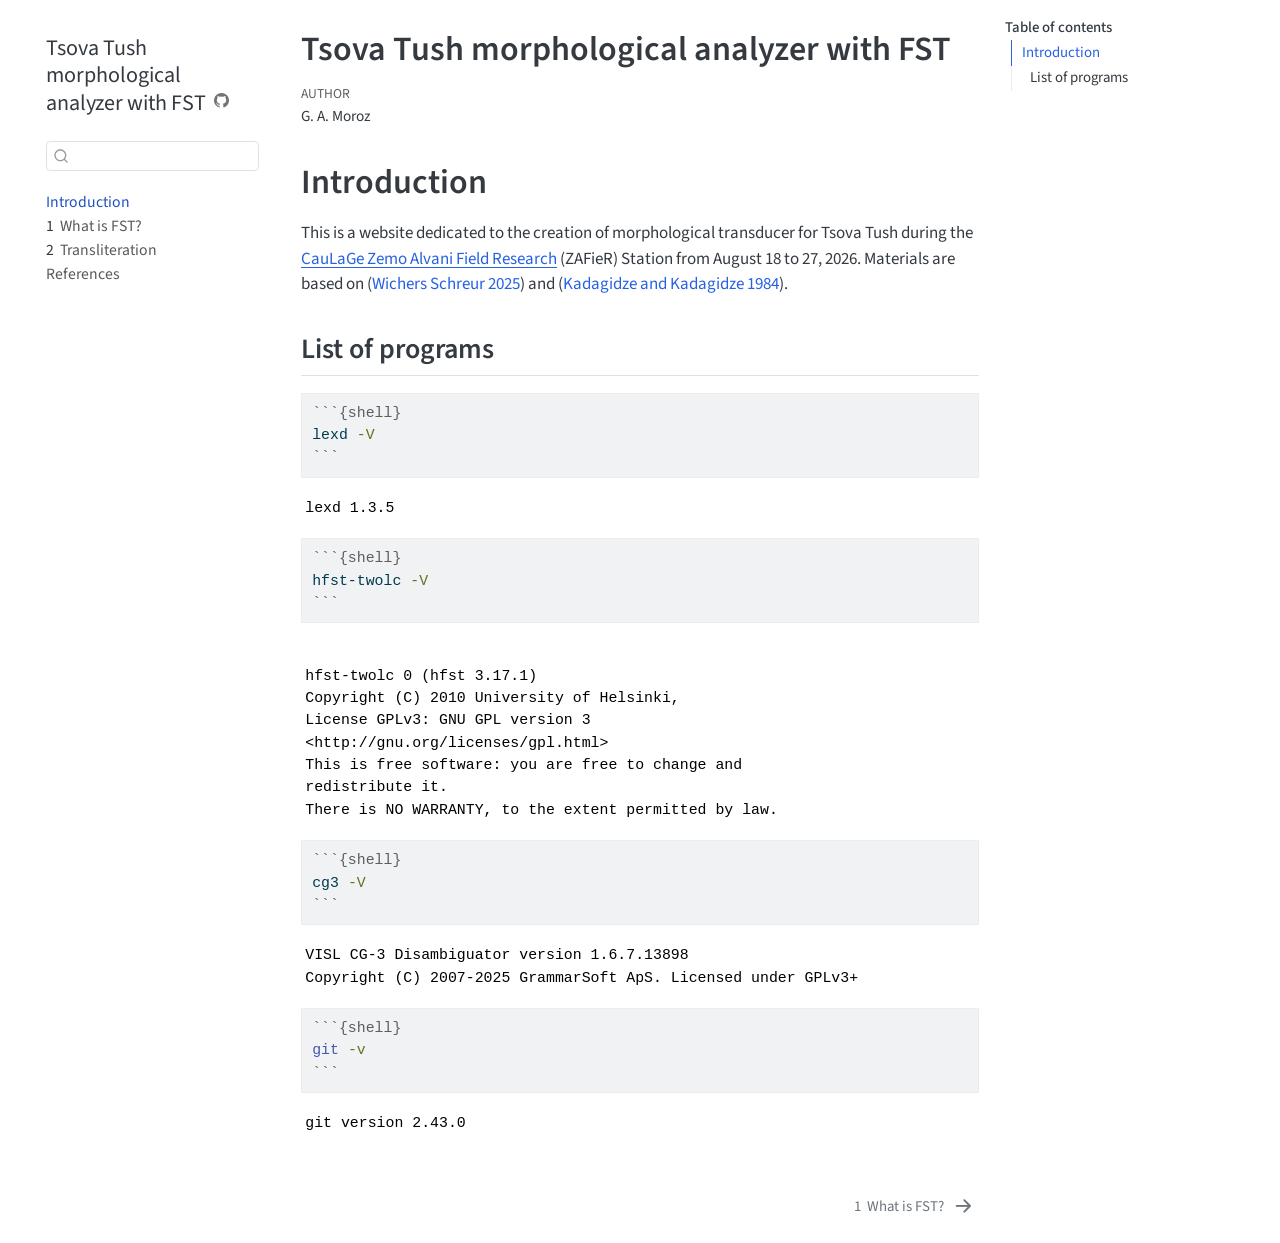
==== docs/index.html @ 33037fab "update" ====
<!DOCTYPE html>
<html xmlns="http://www.w3.org/1999/xhtml" lang="en" xml:lang="en"><head>

<meta charset="utf-8">
<meta name="generator" content="quarto-1.9.29">

<meta name="viewport" content="width=device-width, initial-scale=1.0, user-scalable=yes">

<meta name="author" content="G. A. Moroz">

<title>Tsova Tush morphological analyzer with FST</title>
<style>
/* Default styles provided by pandoc.
** See https://pandoc.org/MANUAL.html#variables-for-html for config info.
*/
code{white-space: pre-wrap;}
span.smallcaps{font-variant: small-caps;}
div.columns{display: flex; gap: min(4vw, 1.5em);}
div.column{flex: auto; overflow-x: auto;}
div.hanging-indent{margin-left: 1.5em; text-indent: -1.5em;}
ul.task-list{list-style: none;}
ul.task-list li input[type="checkbox"] {
  width: 0.8em;
  margin: 0 0.8em 0.2em -1em; /* quarto-specific, see https://github.com/quarto-dev/quarto-cli/issues/4556 */ 
  vertical-align: middle;
}
/* CSS for syntax highlighting */
html { -webkit-text-size-adjust: 100%; }
pre > code.sourceCode { white-space: pre; position: relative; }
pre > code.sourceCode > span { display: inline-block; line-height: 1.25; }
pre > code.sourceCode > span:empty { height: 1.2em; }
.sourceCode { overflow: visible; }
code.sourceCode > span { color: inherit; text-decoration: inherit; }
div.sourceCode { margin: 1em 0; }
pre.sourceCode { margin: 0; }
@media screen {
div.sourceCode { overflow: auto; }
}
@media print {
pre > code.sourceCode { white-space: pre-wrap; }
pre > code.sourceCode > span { text-indent: -5em; padding-left: 5em; }
}
pre.numberSource code
  { counter-reset: source-line 0; }
pre.numberSource code > span
  { position: relative; left: -4em; counter-increment: source-line; }
pre.numberSource code > span > a:first-child::before
  { content: counter(source-line);
    position: relative; left: -1em; text-align: right; vertical-align: baseline;
    border: none; display: inline-block;
    -webkit-touch-callout: none; -webkit-user-select: none;
    -khtml-user-select: none; -moz-user-select: none;
    -ms-user-select: none; user-select: none;
    padding: 0 4px; width: 4em;
  }
pre.numberSource { margin-left: 3em;  padding-left: 4px; }
div.sourceCode
  {   }
@media screen {
pre > code.sourceCode > span > a:first-child::before { text-decoration: underline; }
}
/* CSS for citations */
div.csl-bib-body { }
div.csl-entry {
  clear: both;
}
.hanging-indent div.csl-entry {
  margin-left:2em;
  text-indent:-2em;
}
div.csl-left-margin {
  min-width:2em;
  float:left;
}
div.csl-right-inline {
  margin-left:2em;
  padding-left:1em;
}
div.csl-indent {
  margin-left: 2em;
}</style>


<script src="site_libs/quarto-nav/quarto-nav.js"></script>
<script src="site_libs/quarto-nav/headroom.min.js"></script>
<script src="site_libs/clipboard/clipboard.min.js"></script>
<script src="site_libs/quarto-search/autocomplete.umd.js"></script>
<script src="site_libs/quarto-search/fuse.min.js"></script>
<script src="site_libs/quarto-search/quarto-search.js"></script>
<meta name="quarto:offset" content="./">
<link href="./01_introduction_to_transducers.html" rel="next">
<script src="site_libs/quarto-html/quarto.js" type="module"></script>
<script src="site_libs/quarto-html/tabsets/tabsets.js" type="module"></script>
<script src="site_libs/quarto-html/popper.min.js"></script>
<script src="site_libs/quarto-html/tippy.umd.min.js"></script>
<script src="site_libs/quarto-html/anchor.min.js"></script>
<link href="site_libs/quarto-html/tippy.css" rel="stylesheet">
<link href="site_libs/quarto-html/quarto-syntax-highlighting-dfa48a90d809c806c7ea2d5aecd9fc66.css" rel="stylesheet" id="quarto-text-highlighting-styles">
<script src="site_libs/bootstrap/bootstrap.min.js"></script>
<link href="site_libs/bootstrap/bootstrap-icons.css" rel="stylesheet">
<link href="site_libs/bootstrap/bootstrap-e4126f28d09bb98c44dfaf6ac6787a95.min.css" rel="stylesheet" append-hash="true" id="quarto-bootstrap" data-mode="light">
<script id="quarto-search-options" type="application/json">{
  "location": "sidebar",
  "copy-button": false,
  "collapse-after": 3,
  "panel-placement": "start",
  "type": "textbox",
  "limit": 50,
  "keyboard-shortcut": [
    "f",
    "/",
    "s"
  ],
  "show-item-context": false,
  "language": {
    "search-no-results-text": "No results",
    "search-matching-documents-text": "matching documents",
    "search-copy-link-title": "Copy link to search",
    "search-hide-matches-text": "Hide additional matches",
    "search-more-match-text": "more match in this document",
    "search-more-matches-text": "more matches in this document",
    "search-clear-button-title": "Clear",
    "search-text-placeholder": "",
    "search-detached-cancel-button-title": "Cancel",
    "search-submit-button-title": "Submit",
    "search-label": "Search"
  }
}</script>


<link rel="stylesheet" href="styles.css">
</head>

<body class="nav-sidebar floating quarto-light">

<div id="quarto-search-results"></div>
  <header id="quarto-header" class="headroom fixed-top">
  <nav class="quarto-secondary-nav">
    <div class="container-fluid d-flex">
      <button type="button" class="quarto-btn-toggle btn" data-bs-toggle="collapse" role="button" data-bs-target=".quarto-sidebar-collapse-item" aria-controls="quarto-sidebar" aria-expanded="false" aria-label="Toggle sidebar navigation" onclick="if (window.quartoToggleHeadroom) { window.quartoToggleHeadroom(); }">
        <i class="bi bi-layout-text-sidebar-reverse"></i>
      </button>
        <nav class="quarto-page-breadcrumbs" aria-label="breadcrumb"><ol class="breadcrumb"><li class="breadcrumb-item"><a href="./index.html">Introduction</a></li></ol></nav>
        <a class="flex-grow-1" role="navigation" data-bs-toggle="collapse" data-bs-target=".quarto-sidebar-collapse-item" aria-controls="quarto-sidebar" aria-expanded="false" aria-label="Toggle sidebar navigation" onclick="if (window.quartoToggleHeadroom) { window.quartoToggleHeadroom(); }">      
        </a>
      <button type="button" class="btn quarto-search-button" aria-label="Search" onclick="window.quartoOpenSearch();">
        <i class="bi bi-search"></i>
      </button>
    </div>
  </nav>
</header>
<!-- content -->
<div id="quarto-content" class="quarto-container page-columns page-rows-contents page-layout-full">
<!-- sidebar -->
  <nav id="quarto-sidebar" class="sidebar collapse collapse-horizontal quarto-sidebar-collapse-item sidebar-navigation floating overflow-auto">
    <div class="pt-lg-2 mt-2 text-left sidebar-header">
    <div class="sidebar-title mb-0 py-0">
      <a href="./">Tsova Tush morphological analyzer with FST</a> 
        <div class="sidebar-tools-main">
    <a href="https://github.com/agricolamz/tsova_tush_fst/" title="Source Code" class="quarto-navigation-tool px-1" aria-label="Source Code"><i class="bi bi-github"></i></a>
</div>
    </div>
      </div>
        <div class="mt-2 flex-shrink-0 align-items-center">
        <div class="sidebar-search">
        <div id="quarto-search" class="" title="Search"></div>
        </div>
        </div>
    <div class="sidebar-menu-container"> 
    <ul class="list-unstyled mt-1">
        <li class="sidebar-item">
  <div class="sidebar-item-container"> 
  <a href="./index.html" class="sidebar-item-text sidebar-link active">
 <span class="menu-text">Introduction</span></a>
  </div>
</li>
        <li class="sidebar-item">
  <div class="sidebar-item-container"> 
  <a href="./01_introduction_to_transducers.html" class="sidebar-item-text sidebar-link">
 <span class="menu-text"><span class="chapter-number">1</span>&nbsp; <span class="chapter-title">What is FST?</span></span></a>
  </div>
</li>
        <li class="sidebar-item">
  <div class="sidebar-item-container"> 
  <a href="./02_transliteration.html" class="sidebar-item-text sidebar-link">
 <span class="menu-text"><span class="chapter-number">2</span>&nbsp; <span class="chapter-title">Transliteration</span></span></a>
  </div>
</li>
        <li class="sidebar-item">
  <div class="sidebar-item-container"> 
  <a href="./references.html" class="sidebar-item-text sidebar-link">
 <span class="menu-text">References</span></a>
  </div>
</li>
    </ul>
    </div>
</nav>
<div id="quarto-sidebar-glass" class="quarto-sidebar-collapse-item" data-bs-toggle="collapse" data-bs-target=".quarto-sidebar-collapse-item"></div>
<!-- margin-sidebar -->
    <div id="quarto-margin-sidebar" class="sidebar margin-sidebar">
        <nav id="TOC" role="doc-toc" class="toc-active">
    <h2 id="toc-title">Table of contents</h2>
   
  <ul>
  <li><a href="#introduction" id="toc-introduction" class="nav-link active" data-scroll-target="#introduction">Introduction</a>
  <ul class="collapse">
  <li><a href="#list-of-programs" id="toc-list-of-programs" class="nav-link" data-scroll-target="#list-of-programs">List of programs</a></li>
  </ul></li>
  </ul>
</nav>
    </div>
<!-- main -->
<main class="content column-body" id="quarto-document-content">

<header id="title-block-header" class="quarto-title-block default">
<div class="quarto-title">
<h1 class="title">Tsova Tush morphological analyzer with FST</h1>
</div>



<div class="quarto-title-meta column-body">

    <div>
    <div class="quarto-title-meta-heading">Author</div>
    <div class="quarto-title-meta-contents">
             <p>G. A. Moroz </p>
          </div>
  </div>
    
  
    
  </div>
  


</header>


<section id="introduction" class="level1 unnumbered">
<h1 class="unnumbered">Introduction</h1>
<p>This is a website dedicated to the creation of morphological transducer for Tsova Tush during the <a href="https://zafier.gitpages.huma-num.fr/homepage/index.html">CauLaGe Zemo Alvani Field Research</a> (ZAFieR) Station from August 18 to 27, 2026. Materials are based on <span class="citation" data-cites="wichersschreur2025">(<a href="references.html#ref-wichersschreur2025" role="doc-biblioref">Wichers Schreur 2025</a>)</span> and <span class="citation" data-cites="kadagidze84">(<a href="references.html#ref-kadagidze84" role="doc-biblioref">Kadagidze and Kadagidze 1984</a>)</span>.</p>
<section id="list-of-programs" class="level2 unnumbered">
<h2 class="unnumbered anchored" data-anchor-id="list-of-programs">List of programs</h2>
<div class="code-copy-outer-scaffold"><div class="sourceCode" id="cb1"><pre class="sourceCode markdown code-with-copy"><code class="sourceCode markdown"><span id="cb1-1"><a href="#cb1-1" aria-hidden="true" tabindex="-1"></a><span class="in">```{shell}</span></span>
<span id="cb1-2"><a href="#cb1-2" aria-hidden="true" tabindex="-1"></a><span class="ex">lexd</span> <span class="at">-V</span></span>
<span id="cb1-3"><a href="#cb1-3" aria-hidden="true" tabindex="-1"></a><span class="in">```</span></span></code></pre></div><button title="Copy to Clipboard" class="code-copy-button"><i class="bi"></i></button></div>
<div id="7a01b318" class="cell" data-execution_count="1">
<div class="cell-output cell-output-stdout">
<pre><code>lexd 1.3.5</code></pre>
</div>
</div>
<div class="code-copy-outer-scaffold"><div class="sourceCode" id="cb3"><pre class="sourceCode markdown code-with-copy"><code class="sourceCode markdown"><span id="cb3-1"><a href="#cb3-1" aria-hidden="true" tabindex="-1"></a><span class="in">```{shell}</span></span>
<span id="cb3-2"><a href="#cb3-2" aria-hidden="true" tabindex="-1"></a><span class="ex">hfst-twolc</span> <span class="at">-V</span></span>
<span id="cb3-3"><a href="#cb3-3" aria-hidden="true" tabindex="-1"></a><span class="in">```</span></span></code></pre></div><button title="Copy to Clipboard" class="code-copy-button"><i class="bi"></i></button></div>
<div id="0830d73f" class="cell" data-execution_count="2">
<div class="cell-output cell-output-stdout">
<pre><code>
hfst-twolc 0 (hfst 3.17.1)
Copyright (C) 2010 University of Helsinki,
License GPLv3: GNU GPL version 3 
&lt;http://gnu.org/licenses/gpl.html&gt;
This is free software: you are free to change and 
redistribute it.
There is NO WARRANTY, to the extent permitted by law.
</code></pre>
</div>
</div>
<div class="code-copy-outer-scaffold"><div class="sourceCode" id="cb5"><pre class="sourceCode markdown code-with-copy"><code class="sourceCode markdown"><span id="cb5-1"><a href="#cb5-1" aria-hidden="true" tabindex="-1"></a><span class="in">```{shell}</span></span>
<span id="cb5-2"><a href="#cb5-2" aria-hidden="true" tabindex="-1"></a><span class="ex">cg3</span> <span class="at">-V</span></span>
<span id="cb5-3"><a href="#cb5-3" aria-hidden="true" tabindex="-1"></a><span class="in">```</span></span></code></pre></div><button title="Copy to Clipboard" class="code-copy-button"><i class="bi"></i></button></div>
<div id="01f2174f" class="cell" data-execution_count="3">
<div class="cell-output cell-output-stdout">
<pre><code>VISL CG-3 Disambiguator version 1.6.7.13898
Copyright (C) 2007-2025 GrammarSoft ApS. Licensed under GPLv3+</code></pre>
</div>
</div>
<div class="code-copy-outer-scaffold"><div class="sourceCode" id="cb7"><pre class="sourceCode markdown code-with-copy"><code class="sourceCode markdown"><span id="cb7-1"><a href="#cb7-1" aria-hidden="true" tabindex="-1"></a><span class="in">```{shell}</span></span>
<span id="cb7-2"><a href="#cb7-2" aria-hidden="true" tabindex="-1"></a><span class="fu">git</span> <span class="at">-v</span></span>
<span id="cb7-3"><a href="#cb7-3" aria-hidden="true" tabindex="-1"></a><span class="in">```</span></span></code></pre></div><button title="Copy to Clipboard" class="code-copy-button"><i class="bi"></i></button></div>
<div id="eb5942f5" class="cell" data-execution_count="4">
<div class="cell-output cell-output-stdout">
<pre><code>git version 2.43.0</code></pre>
</div>
</div>


<div id="refs" class="references csl-bib-body hanging-indent" role="list" style="display: none">
<div id="ref-kadagidze84" class="csl-entry" role="listitem">
Kadagidze, Davit, and Niko Kadagidze. 1984. <em>C’ova-Tušur-Kartul-Rusul Leksik’oni [<span>T</span>sova-<span>T</span>ush-<span>G</span>eorgian-<span>R</span>ussian Dictionary]</em>. Mecniereba.
</div>
<div id="ref-wichersschreur2025" class="csl-entry" role="listitem">
Wichers Schreur, Jesse. 2025. <em><span>I</span>ntensive Language Contact in the <span>C</span>aucasus: <span>T</span>he Case of <span>T</span>sova-<span>T</span>ush</em>. Languages of the Caucasus 5. Language Science Press. <a href="https://doi.org/10.5281/zenodo.15275286">https://doi.org/10.5281/zenodo.15275286</a>.
</div>
</div>
</section>
</section>

</main> <!-- /main -->
<script id="quarto-html-after-body" type="application/javascript">
  window.document.addEventListener("DOMContentLoaded", function (event) {
    const icon = "";
    const anchorJS = new window.AnchorJS();
    anchorJS.options = {
      placement: 'right',
      icon: icon
    };
    anchorJS.add('.anchored');
    const isCodeAnnotation = (el) => {
      for (const clz of el.classList) {
        if (clz.startsWith('code-annotation-')) {                     
          return true;
        }
      }
      return false;
    }
    const onCopySuccess = function(e) {
      // button target
      const button = e.trigger;
      // don't keep focus
      button.blur();
      // flash "checked"
      button.classList.add('code-copy-button-checked');
      var currentTitle = button.getAttribute("title");
      button.setAttribute("title", "Copied!");
      let tooltip;
      if (window.bootstrap) {
        button.setAttribute("data-bs-toggle", "tooltip");
        button.setAttribute("data-bs-placement", "left");
        button.setAttribute("data-bs-title", "Copied!");
        tooltip = new bootstrap.Tooltip(button, 
          { trigger: "manual", 
            customClass: "code-copy-button-tooltip",
            offset: [0, -8]});
        tooltip.show();    
      }
      setTimeout(function() {
        if (tooltip) {
          tooltip.hide();
          button.removeAttribute("data-bs-title");
          button.removeAttribute("data-bs-toggle");
          button.removeAttribute("data-bs-placement");
        }
        button.setAttribute("title", currentTitle);
        button.classList.remove('code-copy-button-checked');
      }, 1000);
      // clear code selection
      e.clearSelection();
    }
    const getTextToCopy = function(trigger) {
      const outerScaffold = trigger.parentElement.cloneNode(true);
      const codeEl = outerScaffold.querySelector('code');
      for (const childEl of codeEl.children) {
        if (isCodeAnnotation(childEl)) {
          childEl.remove();
        }
      }
      return codeEl.innerText;
    }
    const clipboard = new window.ClipboardJS('.code-copy-button:not([data-in-quarto-modal])', {
      text: getTextToCopy
    });
    clipboard.on('success', onCopySuccess);
    if (window.document.getElementById('quarto-embedded-source-code-modal')) {
      const clipboardModal = new window.ClipboardJS('.code-copy-button[data-in-quarto-modal]', {
        text: getTextToCopy,
        container: window.document.getElementById('quarto-embedded-source-code-modal')
      });
      clipboardModal.on('success', onCopySuccess);
    }
      var localhostRegex = new RegExp(/^(?:http|https):\/\/localhost\:?[0-9]*\//);
      var mailtoRegex = new RegExp(/^mailto:/);
        var filterRegex = new RegExp('/' + window.location.host + '/');
      var isInternal = (href) => {
          return filterRegex.test(href) || localhostRegex.test(href) || mailtoRegex.test(href);
      }
      // Inspect non-navigation links and adorn them if external
     var links = window.document.querySelectorAll('a[href]:not(.nav-link):not(.navbar-brand):not(.toc-action):not(.sidebar-link):not(.sidebar-item-toggle):not(.pagination-link):not(.no-external):not([aria-hidden]):not(.dropdown-item):not(.quarto-navigation-tool):not(.about-link)');
      for (var i=0; i<links.length; i++) {
        const link = links[i];
        if (!isInternal(link.href)) {
          // undo the damage that might have been done by quarto-nav.js in the case of
          // links that we want to consider external
          if (link.dataset.originalHref !== undefined) {
            link.href = link.dataset.originalHref;
          }
        }
      }
    function tippyHover(el, contentFn, onTriggerFn, onUntriggerFn) {
      const config = {
        allowHTML: true,
        maxWidth: 500,
        delay: 100,
        arrow: false,
        appendTo: function(el) {
            return el.parentElement;
        },
        interactive: true,
        interactiveBorder: 10,
        theme: 'quarto',
        placement: 'bottom-start',
      };
      if (contentFn) {
        config.content = contentFn;
      }
      if (onTriggerFn) {
        config.onTrigger = onTriggerFn;
      }
      if (onUntriggerFn) {
        config.onUntrigger = onUntriggerFn;
      }
      window.tippy(el, config); 
    }
    const noterefs = window.document.querySelectorAll('a[role="doc-noteref"]');
    for (var i=0; i<noterefs.length; i++) {
      const ref = noterefs[i];
      tippyHover(ref, function() {
        // use id or data attribute instead here
        let href = ref.getAttribute('data-footnote-href') || ref.getAttribute('href');
        try { href = new URL(href).hash; } catch {}
        const id = href.replace(/^#\/?/, "");
        const note = window.document.getElementById(id);
        if (note) {
          return note.innerHTML;
        } else {
          return "";
        }
      });
    }
    const xrefs = window.document.querySelectorAll('a.quarto-xref');
    const processXRef = (id, note) => {
      // Strip column container classes
      const stripColumnClz = (el) => {
        el.classList.remove("page-full", "page-columns");
        if (el.children) {
          for (const child of el.children) {
            stripColumnClz(child);
          }
        }
      }
      stripColumnClz(note)
      if (id === null || id.startsWith('sec-')) {
        // Special case sections, only their first couple elements
        const container = document.createElement("div");
        if (note.children && note.children.length > 2) {
          container.appendChild(note.children[0].cloneNode(true));
          for (let i = 1; i < note.children.length; i++) {
            const child = note.children[i];
            if (child.tagName === "P" && child.innerText === "") {
              continue;
            } else {
              container.appendChild(child.cloneNode(true));
              break;
            }
          }
          if (window.Quarto?.typesetMath) {
            window.Quarto.typesetMath(container);
          }
          return container.innerHTML
        } else {
          if (window.Quarto?.typesetMath) {
            window.Quarto.typesetMath(note);
          }
          return note.innerHTML;
        }
      } else {
        // Remove any anchor links if they are present
        const anchorLink = note.querySelector('a.anchorjs-link');
        if (anchorLink) {
          anchorLink.remove();
        }
        if (window.Quarto?.typesetMath) {
          window.Quarto.typesetMath(note);
        }
        if (note.classList.contains("callout")) {
          return note.outerHTML;
        } else {
          return note.innerHTML;
        }
      }
    }
    for (var i=0; i<xrefs.length; i++) {
      const xref = xrefs[i];
      tippyHover(xref, undefined, function(instance) {
        instance.disable();
        let url = xref.getAttribute('href');
        let hash = undefined; 
        if (url.startsWith('#')) {
          hash = url;
        } else {
          try { hash = new URL(url).hash; } catch {}
        }
        if (hash) {
          const id = hash.replace(/^#\/?/, "");
          const note = window.document.getElementById(id);
          if (note !== null) {
            try {
              const html = processXRef(id, note.cloneNode(true));
              instance.setContent(html);
            } finally {
              instance.enable();
              instance.show();
            }
          } else {
            // See if we can fetch this
            fetch(url.split('#')[0])
            .then(res => res.text())
            .then(html => {
              const parser = new DOMParser();
              const htmlDoc = parser.parseFromString(html, "text/html");
              const note = htmlDoc.getElementById(id);
              if (note !== null) {
                const html = processXRef(id, note);
                instance.setContent(html);
              } 
            }).finally(() => {
              instance.enable();
              instance.show();
            });
          }
        } else {
          // See if we can fetch a full url (with no hash to target)
          // This is a special case and we should probably do some content thinning / targeting
          fetch(url)
          .then(res => res.text())
          .then(html => {
            const parser = new DOMParser();
            const htmlDoc = parser.parseFromString(html, "text/html");
            const note = htmlDoc.querySelector('main.content');
            if (note !== null) {
              // This should only happen for chapter cross references
              // (since there is no id in the URL)
              // remove the first header
              if (note.children.length > 0 && note.children[0].tagName === "HEADER") {
                note.children[0].remove();
              }
              const html = processXRef(null, note);
              instance.setContent(html);
            } 
          }).finally(() => {
            instance.enable();
            instance.show();
          });
        }
      }, function(instance) {
      });
    }
        let selectedAnnoteEl;
        const selectorForAnnotation = ( cell, annotation) => {
          let cellAttr = 'data-code-cell="' + cell + '"';
          let lineAttr = 'data-code-annotation="' +  annotation + '"';
          const selector = 'span[' + cellAttr + '][' + lineAttr + ']';
          return selector;
        }
        const selectCodeLines = (annoteEl) => {
          const doc = window.document;
          const targetCell = annoteEl.getAttribute("data-target-cell");
          const targetAnnotation = annoteEl.getAttribute("data-target-annotation");
          const annoteSpan = window.document.querySelector(selectorForAnnotation(targetCell, targetAnnotation));
          const lines = annoteSpan.getAttribute("data-code-lines").split(",");
          const lineIds = lines.map((line) => {
            return targetCell + "-" + line;
          })
          let top = null;
          let height = null;
          let parent = null;
          if (lineIds.length > 0) {
              //compute the position of the single el (top and bottom and make a div)
              const el = window.document.getElementById(lineIds[0]);
              top = el.offsetTop;
              height = el.offsetHeight;
              parent = el.parentElement.parentElement;
            if (lineIds.length > 1) {
              const lastEl = window.document.getElementById(lineIds[lineIds.length - 1]);
              const bottom = lastEl.offsetTop + lastEl.offsetHeight;
              height = bottom - top;
            }
            if (top !== null && height !== null && parent !== null) {
              // cook up a div (if necessary) and position it 
              let div = window.document.getElementById("code-annotation-line-highlight");
              if (div === null) {
                div = window.document.createElement("div");
                div.setAttribute("id", "code-annotation-line-highlight");
                div.style.position = 'absolute';
                parent.appendChild(div);
              }
              div.style.top = top - 2 + "px";
              div.style.height = height + 4 + "px";
              div.style.left = 0;
              let gutterDiv = window.document.getElementById("code-annotation-line-highlight-gutter");
              if (gutterDiv === null) {
                gutterDiv = window.document.createElement("div");
                gutterDiv.setAttribute("id", "code-annotation-line-highlight-gutter");
                gutterDiv.style.position = 'absolute';
                const codeCell = window.document.getElementById(targetCell);
                const gutter = codeCell.querySelector('.code-annotation-gutter');
                gutter.appendChild(gutterDiv);
              }
              gutterDiv.style.top = top - 2 + "px";
              gutterDiv.style.height = height + 4 + "px";
            }
            selectedAnnoteEl = annoteEl;
          }
        };
        const unselectCodeLines = () => {
          const elementsIds = ["code-annotation-line-highlight", "code-annotation-line-highlight-gutter"];
          elementsIds.forEach((elId) => {
            const div = window.document.getElementById(elId);
            if (div) {
              div.remove();
            }
          });
          selectedAnnoteEl = undefined;
        };
          // Handle positioning of the toggle
      window.addEventListener(
        "resize",
        throttle(() => {
          elRect = undefined;
          if (selectedAnnoteEl) {
            selectCodeLines(selectedAnnoteEl);
          }
        }, 10)
      );
      function throttle(fn, ms) {
      let throttle = false;
      let timer;
        return (...args) => {
          if(!throttle) { // first call gets through
              fn.apply(this, args);
              throttle = true;
          } else { // all the others get throttled
              if(timer) clearTimeout(timer); // cancel #2
              timer = setTimeout(() => {
                fn.apply(this, args);
                timer = throttle = false;
              }, ms);
          }
        };
      }
        // Attach click handler to the DT
        const annoteDls = window.document.querySelectorAll('dt[data-target-cell]');
        for (const annoteDlNode of annoteDls) {
          annoteDlNode.addEventListener('click', (event) => {
            const clickedEl = event.target;
            if (clickedEl !== selectedAnnoteEl) {
              unselectCodeLines();
              const activeEl = window.document.querySelector('dt[data-target-cell].code-annotation-active');
              if (activeEl) {
                activeEl.classList.remove('code-annotation-active');
              }
              selectCodeLines(clickedEl);
              clickedEl.classList.add('code-annotation-active');
            } else {
              // Unselect the line
              unselectCodeLines();
              clickedEl.classList.remove('code-annotation-active');
            }
          });
        }
    const findCites = (el) => {
      const parentEl = el.parentElement;
      if (parentEl) {
        const cites = parentEl.dataset.cites;
        if (cites) {
          return {
            el,
            cites: cites.split(' ')
          };
        } else {
          return findCites(el.parentElement)
        }
      } else {
        return undefined;
      }
    };
    var bibliorefs = window.document.querySelectorAll('a[role="doc-biblioref"]');
    for (var i=0; i<bibliorefs.length; i++) {
      const ref = bibliorefs[i];
      const citeInfo = findCites(ref);
      if (citeInfo) {
        tippyHover(citeInfo.el, function() {
          var popup = window.document.createElement('div');
          citeInfo.cites.forEach(function(cite) {
            var citeDiv = window.document.createElement('div');
            citeDiv.classList.add('hanging-indent');
            citeDiv.classList.add('csl-entry');
            var biblioDiv = window.document.getElementById('ref-' + cite);
            if (biblioDiv) {
              citeDiv.innerHTML = biblioDiv.innerHTML;
            }
            popup.appendChild(citeDiv);
          });
          return popup.innerHTML;
        });
      }
    }
  });
  </script>
<nav class="page-navigation column-body">
  <div class="nav-page nav-page-previous">
  </div>
  <div class="nav-page nav-page-next">
      <a href="./01_introduction_to_transducers.html" class="pagination-link" aria-label="What is FST?">
        <span class="nav-page-text"><span class="chapter-number">1</span>&nbsp; <span class="chapter-title">What is FST?</span></span> <i class="bi bi-arrow-right-short"></i>
      </a>
  </div>
</nav>
</div> <!-- /content -->




</body></html>
---- docs/site_libs/quarto-html/tippy.css ----
.tippy-box[data-animation=fade][data-state=hidden]{opacity:0}[data-tippy-root]{max-width:calc(100vw - 10px)}.tippy-box{position:relative;background-color:#333;color:#fff;border-radius:4px;font-size:14px;line-height:1.4;white-space:normal;outline:0;transition-property:transform,visibility,opacity}.tippy-box[data-placement^=top]>.tippy-arrow{bottom:0}.tippy-box[data-placement^=top]>.tippy-arrow:before{bottom:-7px;left:0;border-width:8px 8px 0;border-top-color:initial;transform-origin:center top}.tippy-box[data-placement^=bottom]>.tippy-arrow{top:0}.tippy-box[data-placement^=bottom]>.tippy-arrow:before{top:-7px;left:0;border-width:0 8px 8px;border-bottom-color:initial;transform-origin:center bottom}.tippy-box[data-placement^=left]>.tippy-arrow{right:0}.tippy-box[data-placement^=left]>.tippy-arrow:before{border-width:8px 0 8px 8px;border-left-color:initial;right:-7px;transform-origin:center left}.tippy-box[data-placement^=right]>.tippy-arrow{left:0}.tippy-box[data-placement^=right]>.tippy-arrow:before{left:-7px;border-width:8px 8px 8px 0;border-right-color:initial;transform-origin:center right}.tippy-box[data-inertia][data-state=visible]{transition-timing-function:cubic-bezier(.54,1.5,.38,1.11)}.tippy-arrow{width:16px;height:16px;color:#333}.tippy-arrow:before{content:"";position:absolute;border-color:transparent;border-style:solid}.tippy-content{position:relative;padding:5px 9px;z-index:1}
---- docs/site_libs/quarto-html/quarto-syntax-highlighting-dfa48a90d809c806c7ea2d5aecd9fc66.css ----
/* quarto syntax highlight colors */
:root {
  --quarto-hl-ot-color: #003B4F;
  --quarto-hl-at-color: #657422;
  --quarto-hl-ss-color: #20794D;
  --quarto-hl-an-color: #5E5E5E;
  --quarto-hl-fu-color: #4758AB;
  --quarto-hl-st-color: #20794D;
  --quarto-hl-cf-color: #003B4F;
  --quarto-hl-op-color: #5E5E5E;
  --quarto-hl-er-color: #AD0000;
  --quarto-hl-bn-color: #AD0000;
  --quarto-hl-al-color: #AD0000;
  --quarto-hl-va-color: #111111;
  --quarto-hl-bu-color: inherit;
  --quarto-hl-ex-color: inherit;
  --quarto-hl-pp-color: #AD0000;
  --quarto-hl-in-color: #5E5E5E;
  --quarto-hl-vs-color: #20794D;
  --quarto-hl-wa-color: #5E5E5E;
  --quarto-hl-do-color: #5E5E5E;
  --quarto-hl-im-color: #00769E;
  --quarto-hl-ch-color: #20794D;
  --quarto-hl-dt-color: #AD0000;
  --quarto-hl-fl-color: #AD0000;
  --quarto-hl-co-color: #5E5E5E;
  --quarto-hl-cv-color: #5E5E5E;
  --quarto-hl-cn-color: #8f5902;
  --quarto-hl-sc-color: #5E5E5E;
  --quarto-hl-dv-color: #AD0000;
  --quarto-hl-kw-color: #003B4F;
}

/* other quarto variables */
:root {
  --quarto-font-monospace: SFMono-Regular, Menlo, Monaco, Consolas, "Liberation Mono", "Courier New", monospace;
}

/* syntax highlight based on Pandoc's rules */
pre > code.sourceCode > span {
  color: #003B4F;
}

code.sourceCode > span {
  color: #003B4F;
}

div.sourceCode,
div.sourceCode pre.sourceCode {
  color: #003B4F;
}

/* Normal */
code span {
  color: #003B4F;
}

/* Alert */
code span.al {
  color: #AD0000;
  font-style: inherit;
}

/* Annotation */
code span.an {
  color: #5E5E5E;
  font-style: inherit;
}

/* Attribute */
code span.at {
  color: #657422;
  font-style: inherit;
}

/* BaseN */
code span.bn {
  color: #AD0000;
  font-style: inherit;
}

/* BuiltIn */
code span.bu {
  font-style: inherit;
}

/* ControlFlow */
code span.cf {
  color: #003B4F;
  font-weight: bold;
  font-style: inherit;
}

/* Char */
code span.ch {
  color: #20794D;
  font-style: inherit;
}

/* Constant */
code span.cn {
  color: #8f5902;
  font-style: inherit;
}

/* Comment */
code span.co {
  color: #5E5E5E;
  font-style: inherit;
}

/* CommentVar */
code span.cv {
  color: #5E5E5E;
  font-style: italic;
}

/* Documentation */
code span.do {
  color: #5E5E5E;
  font-style: italic;
}

/* DataType */
code span.dt {
  color: #AD0000;
  font-style: inherit;
}

/* DecVal */
code span.dv {
  color: #AD0000;
  font-style: inherit;
}

/* Error */
code span.er {
  color: #AD0000;
  font-style: inherit;
}

/* Extension */
code span.ex {
  font-style: inherit;
}

/* Float */
code span.fl {
  color: #AD0000;
  font-style: inherit;
}

/* Function */
code span.fu {
  color: #4758AB;
  font-style: inherit;
}

/* Import */
code span.im {
  color: #00769E;
  font-style: inherit;
}

/* Information */
code span.in {
  color: #5E5E5E;
  font-style: inherit;
}

/* Keyword */
code span.kw {
  color: #003B4F;
  font-weight: bold;
  font-style: inherit;
}

/* Operator */
code span.op {
  color: #5E5E5E;
  font-style: inherit;
}

/* Other */
code span.ot {
  color: #003B4F;
  font-style: inherit;
}

/* Preprocessor */
code span.pp {
  color: #AD0000;
  font-style: inherit;
}

/* SpecialChar */
code span.sc {
  color: #5E5E5E;
  font-style: inherit;
}

/* SpecialString */
code span.ss {
  color: #20794D;
  font-style: inherit;
}

/* String */
code span.st {
  color: #20794D;
  font-style: inherit;
}

/* Variable */
code span.va {
  color: #111111;
  font-style: inherit;
}

/* VerbatimString */
code span.vs {
  color: #20794D;
  font-style: inherit;
}

/* Warning */
code span.wa {
  color: #5E5E5E;
  font-style: italic;
}

.prevent-inlining {
  content: "</";
}

/*# sourceMappingURL=916b8b1f574d6be81b69014f6125e791.css.map */
---- docs/styles.css ----
/* css styles */
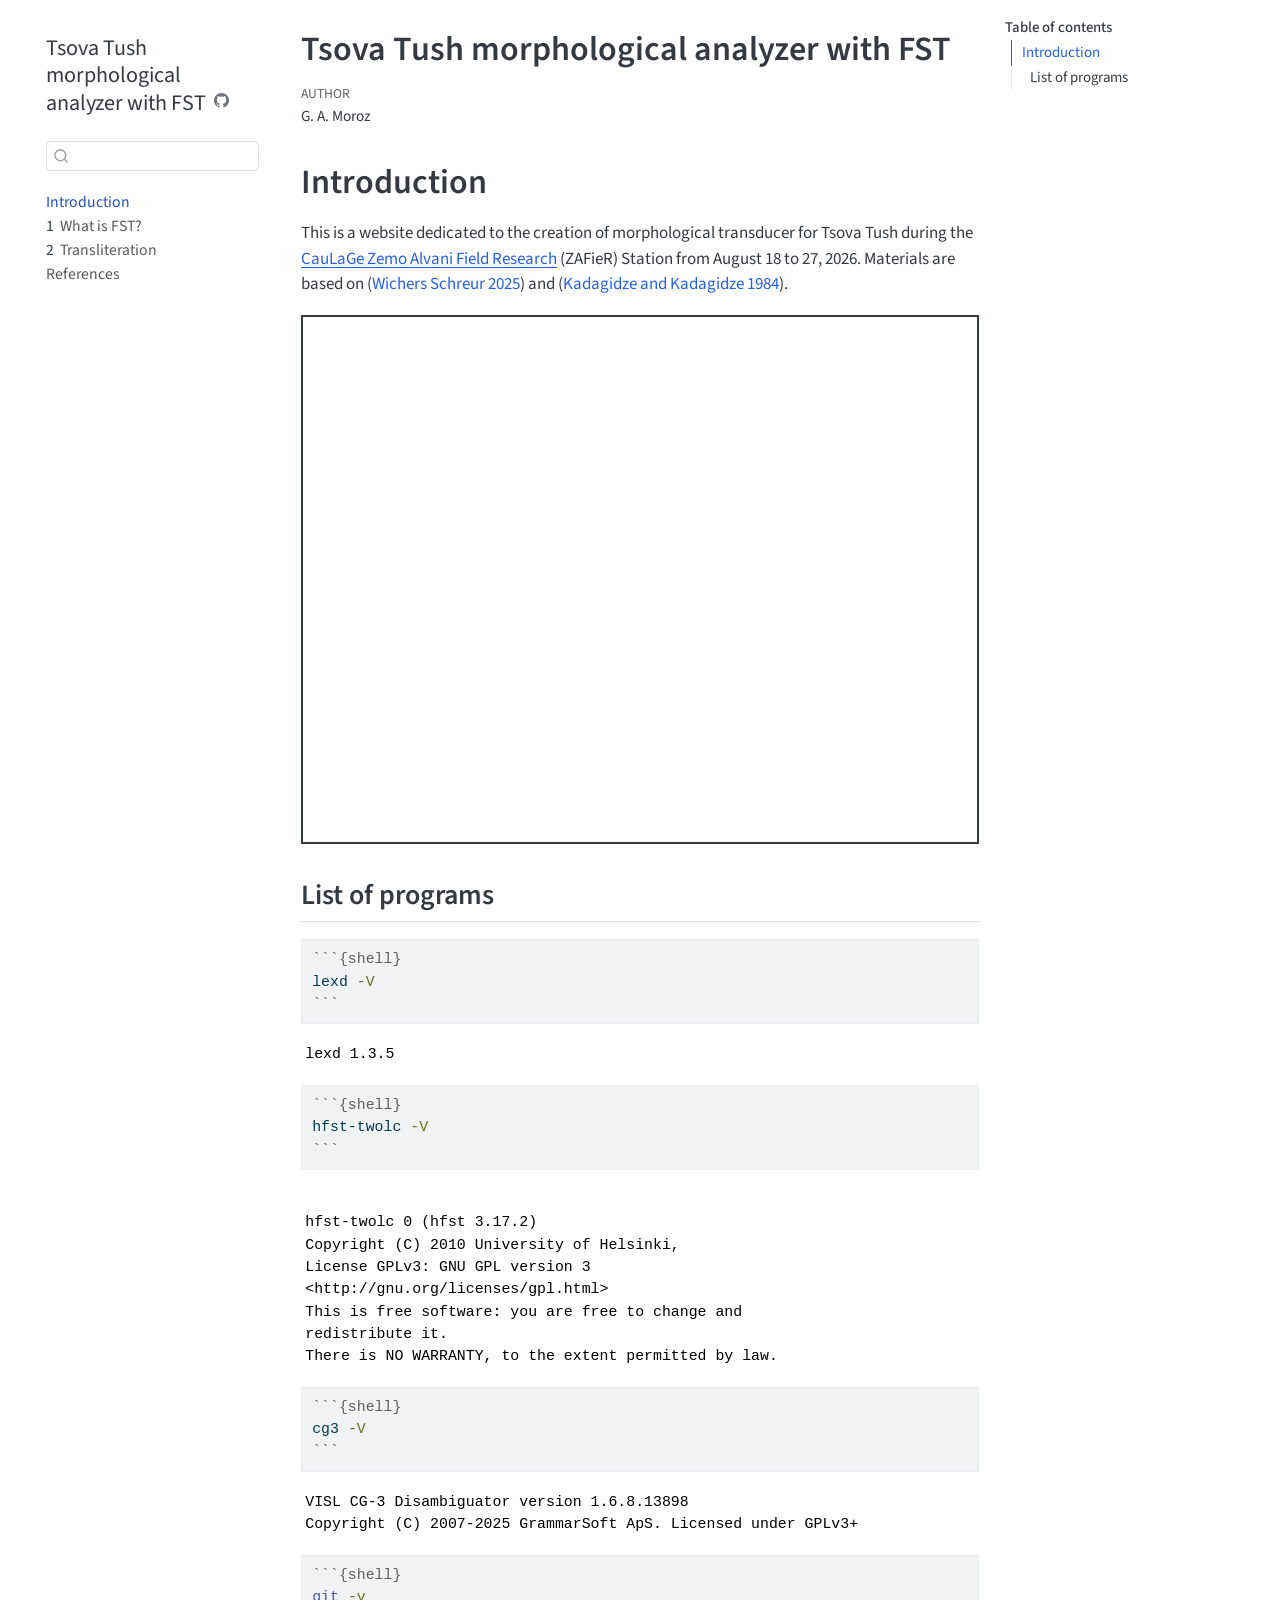
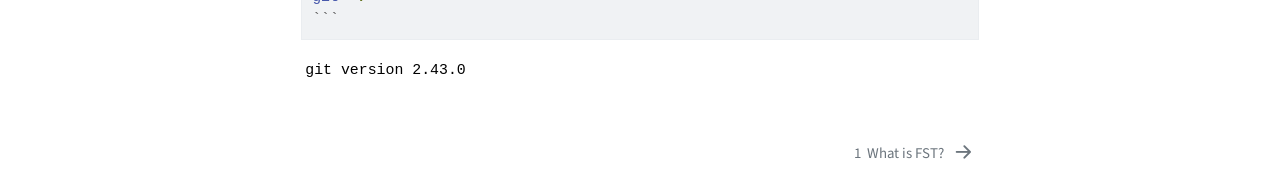
==== commit 52bdf269: "update" ====
--- a/docs/index.html
+++ b/docs/index.html
@@ -240,12 +240,16 @@
 <section id="introduction" class="level1 unnumbered">
 <h1 class="unnumbered">Introduction</h1>
 <p>This is a website dedicated to the creation of morphological transducer for Tsova Tush during the <a href="https://zafier.gitpages.huma-num.fr/homepage/index.html">CauLaGe Zemo Alvani Field Research</a> (ZAFieR) Station from August 18 to 27, 2026. Materials are based on <span class="citation" data-cites="wichersschreur2025">(<a href="references.html#ref-wichersschreur2025" role="doc-biblioref">Wichers Schreur 2025</a>)</span> and <span class="citation" data-cites="kadagidze84">(<a href="references.html#ref-kadagidze84" role="doc-biblioref">Kadagidze and Kadagidze 1984</a>)</span>.</p>
+<div style="border: 2px solid; overflow: hidden; margin: 15px auto; max-width: 1575px;">
+<iframe scrolling="no" src="https://zafier.gitpages.huma-num.fr/homepage/2026.html" style="border: 0px none; margin-left: -36px; height: 2600px; margin-top: -2100px; width: 650px;">
+</iframe>
+</div>
 <section id="list-of-programs" class="level2 unnumbered">
 <h2 class="unnumbered anchored" data-anchor-id="list-of-programs">List of programs</h2>
 <div class="code-copy-outer-scaffold"><div class="sourceCode" id="cb1"><pre class="sourceCode markdown code-with-copy"><code class="sourceCode markdown"><span id="cb1-1"><a href="#cb1-1" aria-hidden="true" tabindex="-1"></a><span class="in">```{shell}</span></span>
 <span id="cb1-2"><a href="#cb1-2" aria-hidden="true" tabindex="-1"></a><span class="ex">lexd</span> <span class="at">-V</span></span>
 <span id="cb1-3"><a href="#cb1-3" aria-hidden="true" tabindex="-1"></a><span class="in">```</span></span></code></pre></div><button title="Copy to Clipboard" class="code-copy-button"><i class="bi"></i></button></div>
-<div id="7a01b318" class="cell" data-execution_count="1">
+<div id="4818375b" class="cell" data-execution_count="1">
 <div class="cell-output cell-output-stdout">
 <pre><code>lexd 1.3.5</code></pre>
 </div>
@@ -253,10 +257,10 @@
 <div class="code-copy-outer-scaffold"><div class="sourceCode" id="cb3"><pre class="sourceCode markdown code-with-copy"><code class="sourceCode markdown"><span id="cb3-1"><a href="#cb3-1" aria-hidden="true" tabindex="-1"></a><span class="in">```{shell}</span></span>
 <span id="cb3-2"><a href="#cb3-2" aria-hidden="true" tabindex="-1"></a><span class="ex">hfst-twolc</span> <span class="at">-V</span></span>
 <span id="cb3-3"><a href="#cb3-3" aria-hidden="true" tabindex="-1"></a><span class="in">```</span></span></code></pre></div><button title="Copy to Clipboard" class="code-copy-button"><i class="bi"></i></button></div>
-<div id="0830d73f" class="cell" data-execution_count="2">
+<div id="df266d10" class="cell" data-execution_count="2">
 <div class="cell-output cell-output-stdout">
 <pre><code>
-hfst-twolc 0 (hfst 3.17.1)
+hfst-twolc 0 (hfst 3.17.2)
 Copyright (C) 2010 University of Helsinki,
 License GPLv3: GNU GPL version 3 
 &lt;http://gnu.org/licenses/gpl.html&gt;
@@ -269,16 +273,16 @@
 <div class="code-copy-outer-scaffold"><div class="sourceCode" id="cb5"><pre class="sourceCode markdown code-with-copy"><code class="sourceCode markdown"><span id="cb5-1"><a href="#cb5-1" aria-hidden="true" tabindex="-1"></a><span class="in">```{shell}</span></span>
 <span id="cb5-2"><a href="#cb5-2" aria-hidden="true" tabindex="-1"></a><span class="ex">cg3</span> <span class="at">-V</span></span>
 <span id="cb5-3"><a href="#cb5-3" aria-hidden="true" tabindex="-1"></a><span class="in">```</span></span></code></pre></div><button title="Copy to Clipboard" class="code-copy-button"><i class="bi"></i></button></div>
-<div id="01f2174f" class="cell" data-execution_count="3">
+<div id="e6208095" class="cell" data-execution_count="3">
 <div class="cell-output cell-output-stdout">
-<pre><code>VISL CG-3 Disambiguator version 1.6.7.13898
+<pre><code>VISL CG-3 Disambiguator version 1.6.8.13898
 Copyright (C) 2007-2025 GrammarSoft ApS. Licensed under GPLv3+</code></pre>
 </div>
 </div>
 <div class="code-copy-outer-scaffold"><div class="sourceCode" id="cb7"><pre class="sourceCode markdown code-with-copy"><code class="sourceCode markdown"><span id="cb7-1"><a href="#cb7-1" aria-hidden="true" tabindex="-1"></a><span class="in">```{shell}</span></span>
 <span id="cb7-2"><a href="#cb7-2" aria-hidden="true" tabindex="-1"></a><span class="fu">git</span> <span class="at">-v</span></span>
 <span id="cb7-3"><a href="#cb7-3" aria-hidden="true" tabindex="-1"></a><span class="in">```</span></span></code></pre></div><button title="Copy to Clipboard" class="code-copy-button"><i class="bi"></i></button></div>
-<div id="eb5942f5" class="cell" data-execution_count="4">
+<div id="c401106d" class="cell" data-execution_count="4">
 <div class="cell-output cell-output-stdout">
 <pre><code>git version 2.43.0</code></pre>
 </div>
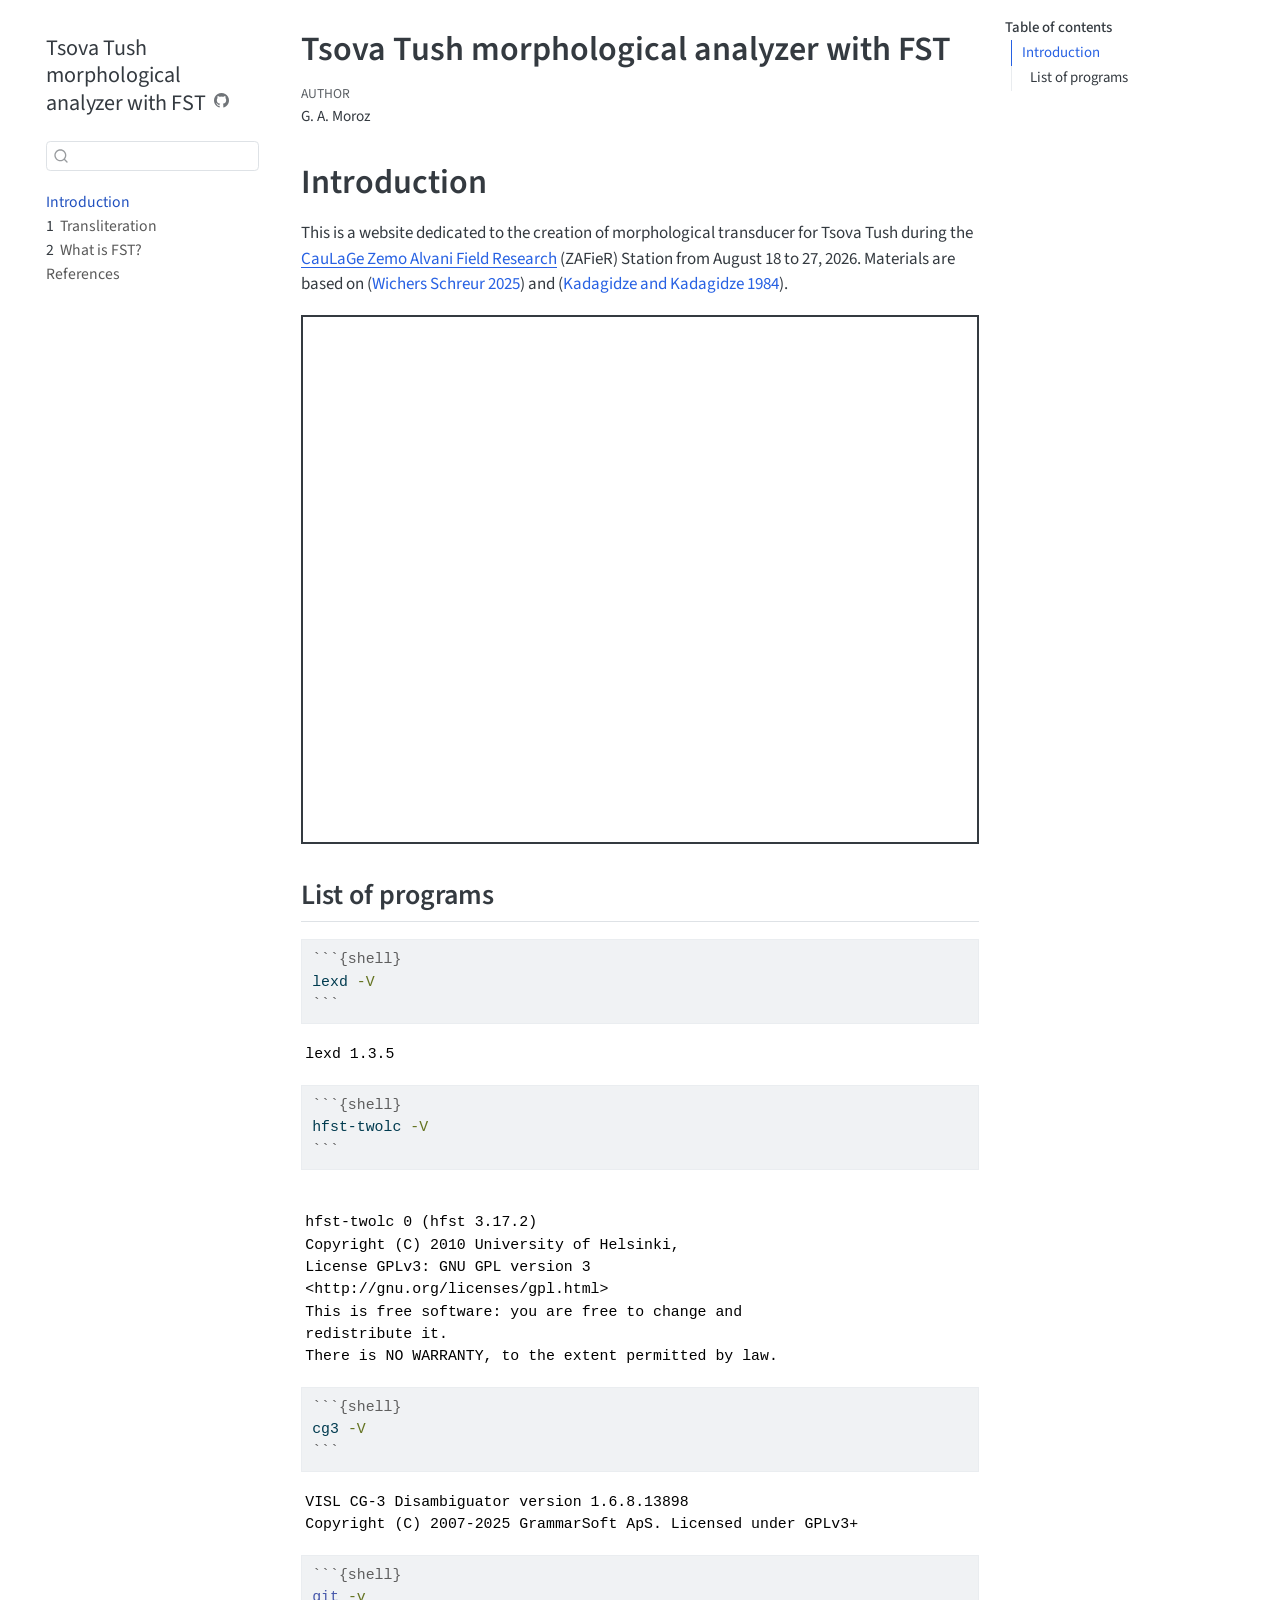
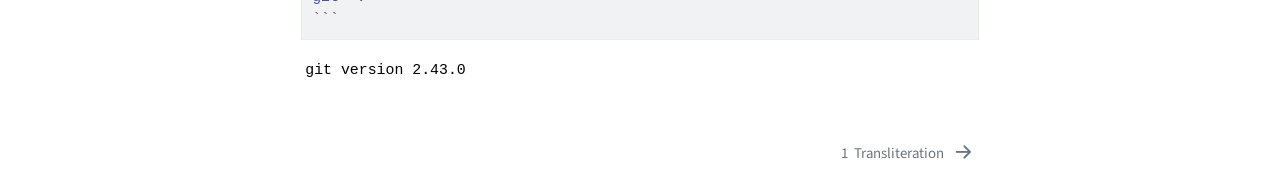
==== commit 5a013734: "update" ====
--- a/docs/index.html
+++ b/docs/index.html
@@ -88,7 +88,7 @@
 <script src="site_libs/quarto-search/fuse.min.js"></script>
 <script src="site_libs/quarto-search/quarto-search.js"></script>
 <meta name="quarto:offset" content="./">
-<link href="./01_introduction_to_transducers.html" rel="next">
+<link href="./01_transliteration.html" rel="next">
 <script src="site_libs/quarto-html/quarto.js" type="module"></script>
 <script src="site_libs/quarto-html/tabsets/tabsets.js" type="module"></script>
 <script src="site_libs/quarto-html/popper.min.js"></script>
@@ -176,14 +176,14 @@
 </li>
         <li class="sidebar-item">
   <div class="sidebar-item-container"> 
-  <a href="./01_introduction_to_transducers.html" class="sidebar-item-text sidebar-link">
- <span class="menu-text"><span class="chapter-number">1</span>&nbsp; <span class="chapter-title">What is FST?</span></span></a>
+  <a href="./01_transliteration.html" class="sidebar-item-text sidebar-link">
+ <span class="menu-text"><span class="chapter-number">1</span>&nbsp; <span class="chapter-title">Transliteration</span></span></a>
   </div>
 </li>
         <li class="sidebar-item">
   <div class="sidebar-item-container"> 
-  <a href="./02_transliteration.html" class="sidebar-item-text sidebar-link">
- <span class="menu-text"><span class="chapter-number">2</span>&nbsp; <span class="chapter-title">Transliteration</span></span></a>
+  <a href="./02_introduction_to_transducers.html" class="sidebar-item-text sidebar-link">
+ <span class="menu-text"><span class="chapter-number">2</span>&nbsp; <span class="chapter-title">What is FST?</span></span></a>
   </div>
 </li>
         <li class="sidebar-item">
@@ -249,7 +249,7 @@
 <div class="code-copy-outer-scaffold"><div class="sourceCode" id="cb1"><pre class="sourceCode markdown code-with-copy"><code class="sourceCode markdown"><span id="cb1-1"><a href="#cb1-1" aria-hidden="true" tabindex="-1"></a><span class="in">```{shell}</span></span>
 <span id="cb1-2"><a href="#cb1-2" aria-hidden="true" tabindex="-1"></a><span class="ex">lexd</span> <span class="at">-V</span></span>
 <span id="cb1-3"><a href="#cb1-3" aria-hidden="true" tabindex="-1"></a><span class="in">```</span></span></code></pre></div><button title="Copy to Clipboard" class="code-copy-button"><i class="bi"></i></button></div>
-<div id="4818375b" class="cell" data-execution_count="1">
+<div id="1cf72af9" class="cell" data-execution_count="1">
 <div class="cell-output cell-output-stdout">
 <pre><code>lexd 1.3.5</code></pre>
 </div>
@@ -257,7 +257,7 @@
 <div class="code-copy-outer-scaffold"><div class="sourceCode" id="cb3"><pre class="sourceCode markdown code-with-copy"><code class="sourceCode markdown"><span id="cb3-1"><a href="#cb3-1" aria-hidden="true" tabindex="-1"></a><span class="in">```{shell}</span></span>
 <span id="cb3-2"><a href="#cb3-2" aria-hidden="true" tabindex="-1"></a><span class="ex">hfst-twolc</span> <span class="at">-V</span></span>
 <span id="cb3-3"><a href="#cb3-3" aria-hidden="true" tabindex="-1"></a><span class="in">```</span></span></code></pre></div><button title="Copy to Clipboard" class="code-copy-button"><i class="bi"></i></button></div>
-<div id="df266d10" class="cell" data-execution_count="2">
+<div id="f65eec40" class="cell" data-execution_count="2">
 <div class="cell-output cell-output-stdout">
 <pre><code>
 hfst-twolc 0 (hfst 3.17.2)
@@ -273,7 +273,7 @@
 <div class="code-copy-outer-scaffold"><div class="sourceCode" id="cb5"><pre class="sourceCode markdown code-with-copy"><code class="sourceCode markdown"><span id="cb5-1"><a href="#cb5-1" aria-hidden="true" tabindex="-1"></a><span class="in">```{shell}</span></span>
 <span id="cb5-2"><a href="#cb5-2" aria-hidden="true" tabindex="-1"></a><span class="ex">cg3</span> <span class="at">-V</span></span>
 <span id="cb5-3"><a href="#cb5-3" aria-hidden="true" tabindex="-1"></a><span class="in">```</span></span></code></pre></div><button title="Copy to Clipboard" class="code-copy-button"><i class="bi"></i></button></div>
-<div id="e6208095" class="cell" data-execution_count="3">
+<div id="5222b8a2" class="cell" data-execution_count="3">
 <div class="cell-output cell-output-stdout">
 <pre><code>VISL CG-3 Disambiguator version 1.6.8.13898
 Copyright (C) 2007-2025 GrammarSoft ApS. Licensed under GPLv3+</code></pre>
@@ -282,7 +282,7 @@
 <div class="code-copy-outer-scaffold"><div class="sourceCode" id="cb7"><pre class="sourceCode markdown code-with-copy"><code class="sourceCode markdown"><span id="cb7-1"><a href="#cb7-1" aria-hidden="true" tabindex="-1"></a><span class="in">```{shell}</span></span>
 <span id="cb7-2"><a href="#cb7-2" aria-hidden="true" tabindex="-1"></a><span class="fu">git</span> <span class="at">-v</span></span>
 <span id="cb7-3"><a href="#cb7-3" aria-hidden="true" tabindex="-1"></a><span class="in">```</span></span></code></pre></div><button title="Copy to Clipboard" class="code-copy-button"><i class="bi"></i></button></div>
-<div id="c401106d" class="cell" data-execution_count="4">
+<div id="c3bd2285" class="cell" data-execution_count="4">
 <div class="cell-output cell-output-stdout">
 <pre><code>git version 2.43.0</code></pre>
 </div>
@@ -705,8 +705,8 @@
   <div class="nav-page nav-page-previous">
   </div>
   <div class="nav-page nav-page-next">
-      <a href="./01_introduction_to_transducers.html" class="pagination-link" aria-label="What is FST?">
-        <span class="nav-page-text"><span class="chapter-number">1</span>&nbsp; <span class="chapter-title">What is FST?</span></span> <i class="bi bi-arrow-right-short"></i>
+      <a href="./01_transliteration.html" class="pagination-link" aria-label="Transliteration">
+        <span class="nav-page-text"><span class="chapter-number">1</span>&nbsp; <span class="chapter-title">Transliteration</span></span> <i class="bi bi-arrow-right-short"></i>
       </a>
   </div>
 </nav>
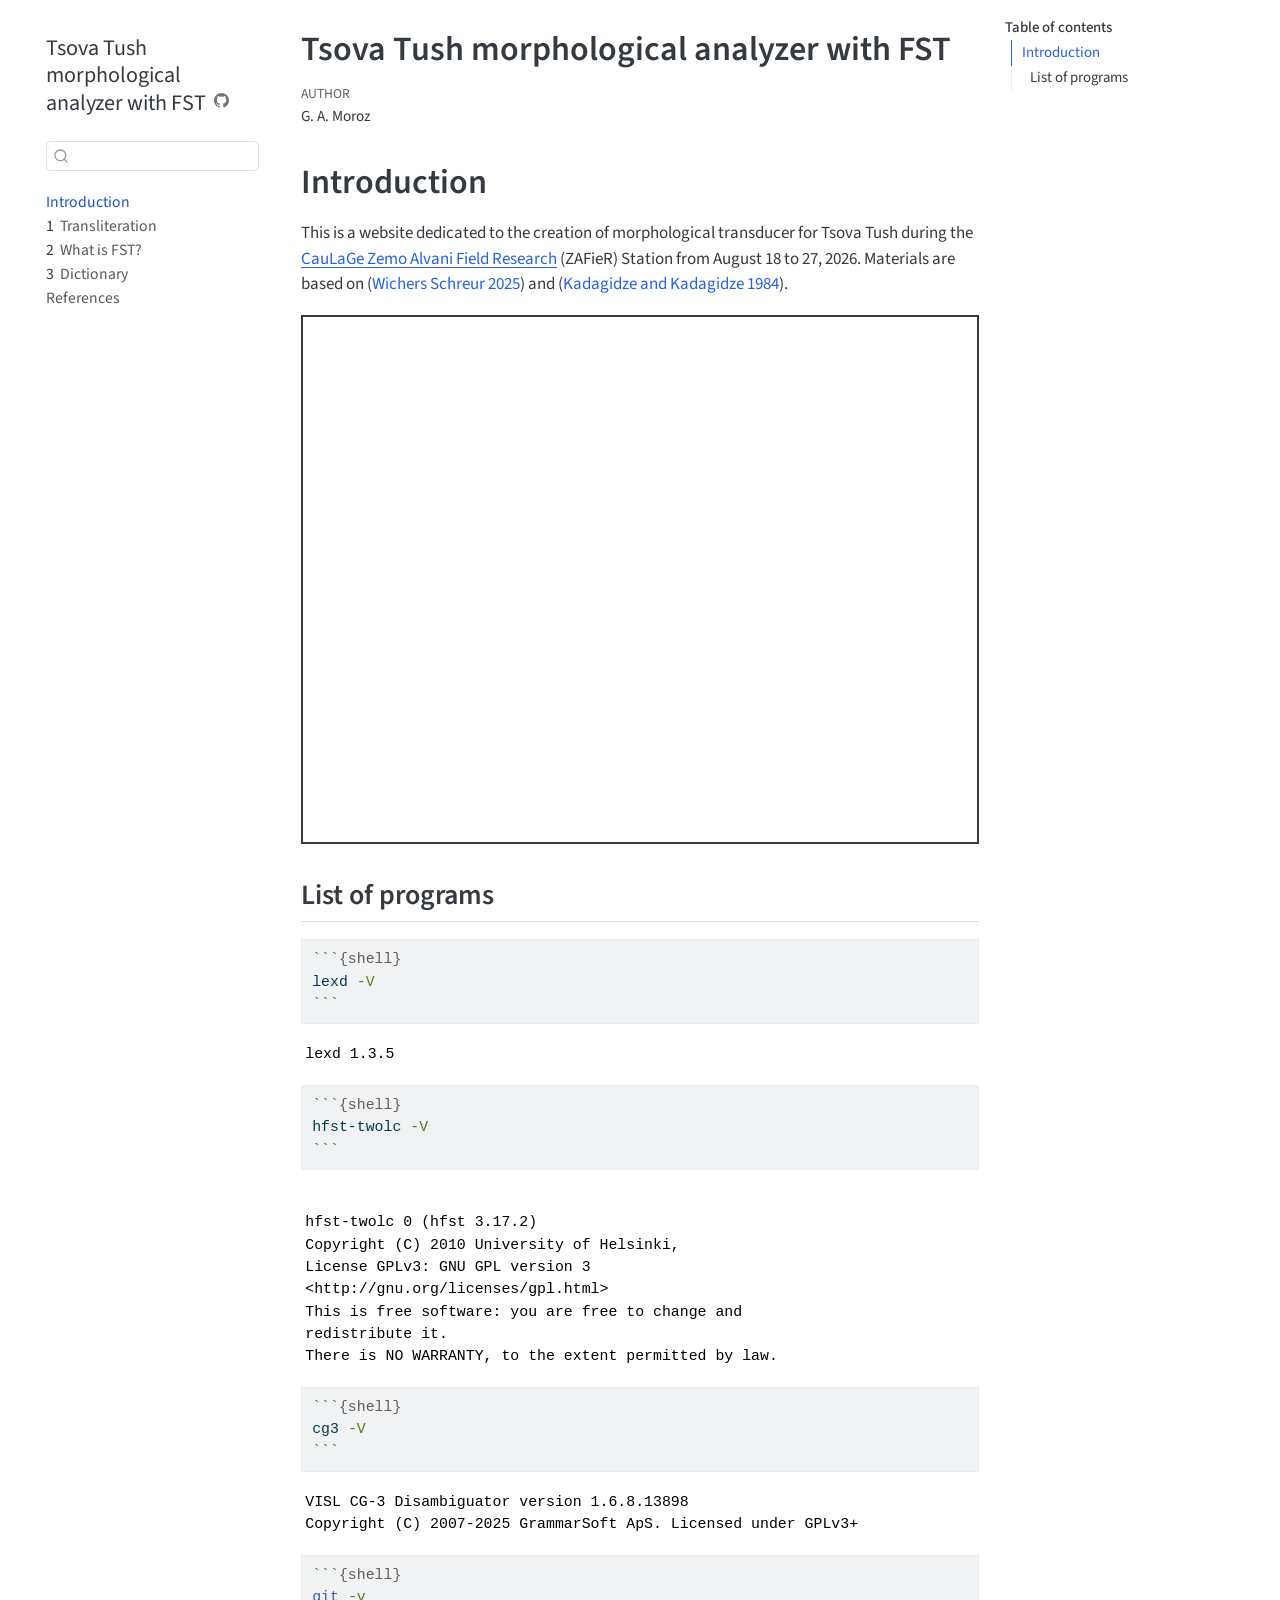
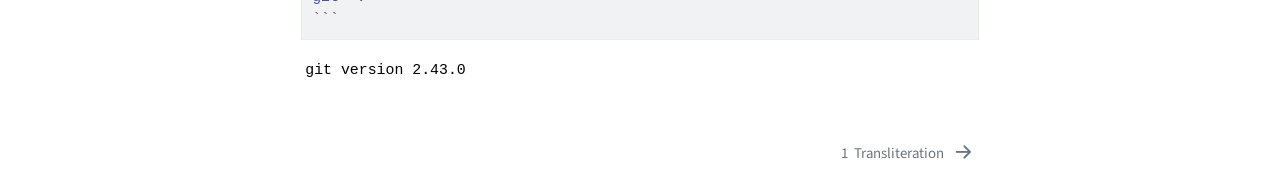
==== commit 488dd783: "update" ====
--- a/docs/index.html
+++ b/docs/index.html
@@ -188,6 +188,12 @@
 </li>
         <li class="sidebar-item">
   <div class="sidebar-item-container"> 
+  <a href="./03_dictionary.html" class="sidebar-item-text sidebar-link">
+ <span class="menu-text"><span class="chapter-number">3</span>&nbsp; <span class="chapter-title">Dictionary</span></span></a>
+  </div>
+</li>
+        <li class="sidebar-item">
+  <div class="sidebar-item-container"> 
   <a href="./references.html" class="sidebar-item-text sidebar-link">
  <span class="menu-text">References</span></a>
   </div>
@@ -249,7 +255,7 @@
 <div class="code-copy-outer-scaffold"><div class="sourceCode" id="cb1"><pre class="sourceCode markdown code-with-copy"><code class="sourceCode markdown"><span id="cb1-1"><a href="#cb1-1" aria-hidden="true" tabindex="-1"></a><span class="in">```{shell}</span></span>
 <span id="cb1-2"><a href="#cb1-2" aria-hidden="true" tabindex="-1"></a><span class="ex">lexd</span> <span class="at">-V</span></span>
 <span id="cb1-3"><a href="#cb1-3" aria-hidden="true" tabindex="-1"></a><span class="in">```</span></span></code></pre></div><button title="Copy to Clipboard" class="code-copy-button"><i class="bi"></i></button></div>
-<div id="1cf72af9" class="cell" data-execution_count="1">
+<div id="f6b4ca47" class="cell" data-execution_count="1">
 <div class="cell-output cell-output-stdout">
 <pre><code>lexd 1.3.5</code></pre>
 </div>
@@ -257,7 +263,7 @@
 <div class="code-copy-outer-scaffold"><div class="sourceCode" id="cb3"><pre class="sourceCode markdown code-with-copy"><code class="sourceCode markdown"><span id="cb3-1"><a href="#cb3-1" aria-hidden="true" tabindex="-1"></a><span class="in">```{shell}</span></span>
 <span id="cb3-2"><a href="#cb3-2" aria-hidden="true" tabindex="-1"></a><span class="ex">hfst-twolc</span> <span class="at">-V</span></span>
 <span id="cb3-3"><a href="#cb3-3" aria-hidden="true" tabindex="-1"></a><span class="in">```</span></span></code></pre></div><button title="Copy to Clipboard" class="code-copy-button"><i class="bi"></i></button></div>
-<div id="f65eec40" class="cell" data-execution_count="2">
+<div id="df8901f1" class="cell" data-execution_count="2">
 <div class="cell-output cell-output-stdout">
 <pre><code>
 hfst-twolc 0 (hfst 3.17.2)
@@ -273,7 +279,7 @@
 <div class="code-copy-outer-scaffold"><div class="sourceCode" id="cb5"><pre class="sourceCode markdown code-with-copy"><code class="sourceCode markdown"><span id="cb5-1"><a href="#cb5-1" aria-hidden="true" tabindex="-1"></a><span class="in">```{shell}</span></span>
 <span id="cb5-2"><a href="#cb5-2" aria-hidden="true" tabindex="-1"></a><span class="ex">cg3</span> <span class="at">-V</span></span>
 <span id="cb5-3"><a href="#cb5-3" aria-hidden="true" tabindex="-1"></a><span class="in">```</span></span></code></pre></div><button title="Copy to Clipboard" class="code-copy-button"><i class="bi"></i></button></div>
-<div id="5222b8a2" class="cell" data-execution_count="3">
+<div id="078fb8c2" class="cell" data-execution_count="3">
 <div class="cell-output cell-output-stdout">
 <pre><code>VISL CG-3 Disambiguator version 1.6.8.13898
 Copyright (C) 2007-2025 GrammarSoft ApS. Licensed under GPLv3+</code></pre>
@@ -282,7 +288,7 @@
 <div class="code-copy-outer-scaffold"><div class="sourceCode" id="cb7"><pre class="sourceCode markdown code-with-copy"><code class="sourceCode markdown"><span id="cb7-1"><a href="#cb7-1" aria-hidden="true" tabindex="-1"></a><span class="in">```{shell}</span></span>
 <span id="cb7-2"><a href="#cb7-2" aria-hidden="true" tabindex="-1"></a><span class="fu">git</span> <span class="at">-v</span></span>
 <span id="cb7-3"><a href="#cb7-3" aria-hidden="true" tabindex="-1"></a><span class="in">```</span></span></code></pre></div><button title="Copy to Clipboard" class="code-copy-button"><i class="bi"></i></button></div>
-<div id="c3bd2285" class="cell" data-execution_count="4">
+<div id="8b1061dd" class="cell" data-execution_count="4">
 <div class="cell-output cell-output-stdout">
 <pre><code>git version 2.43.0</code></pre>
 </div>
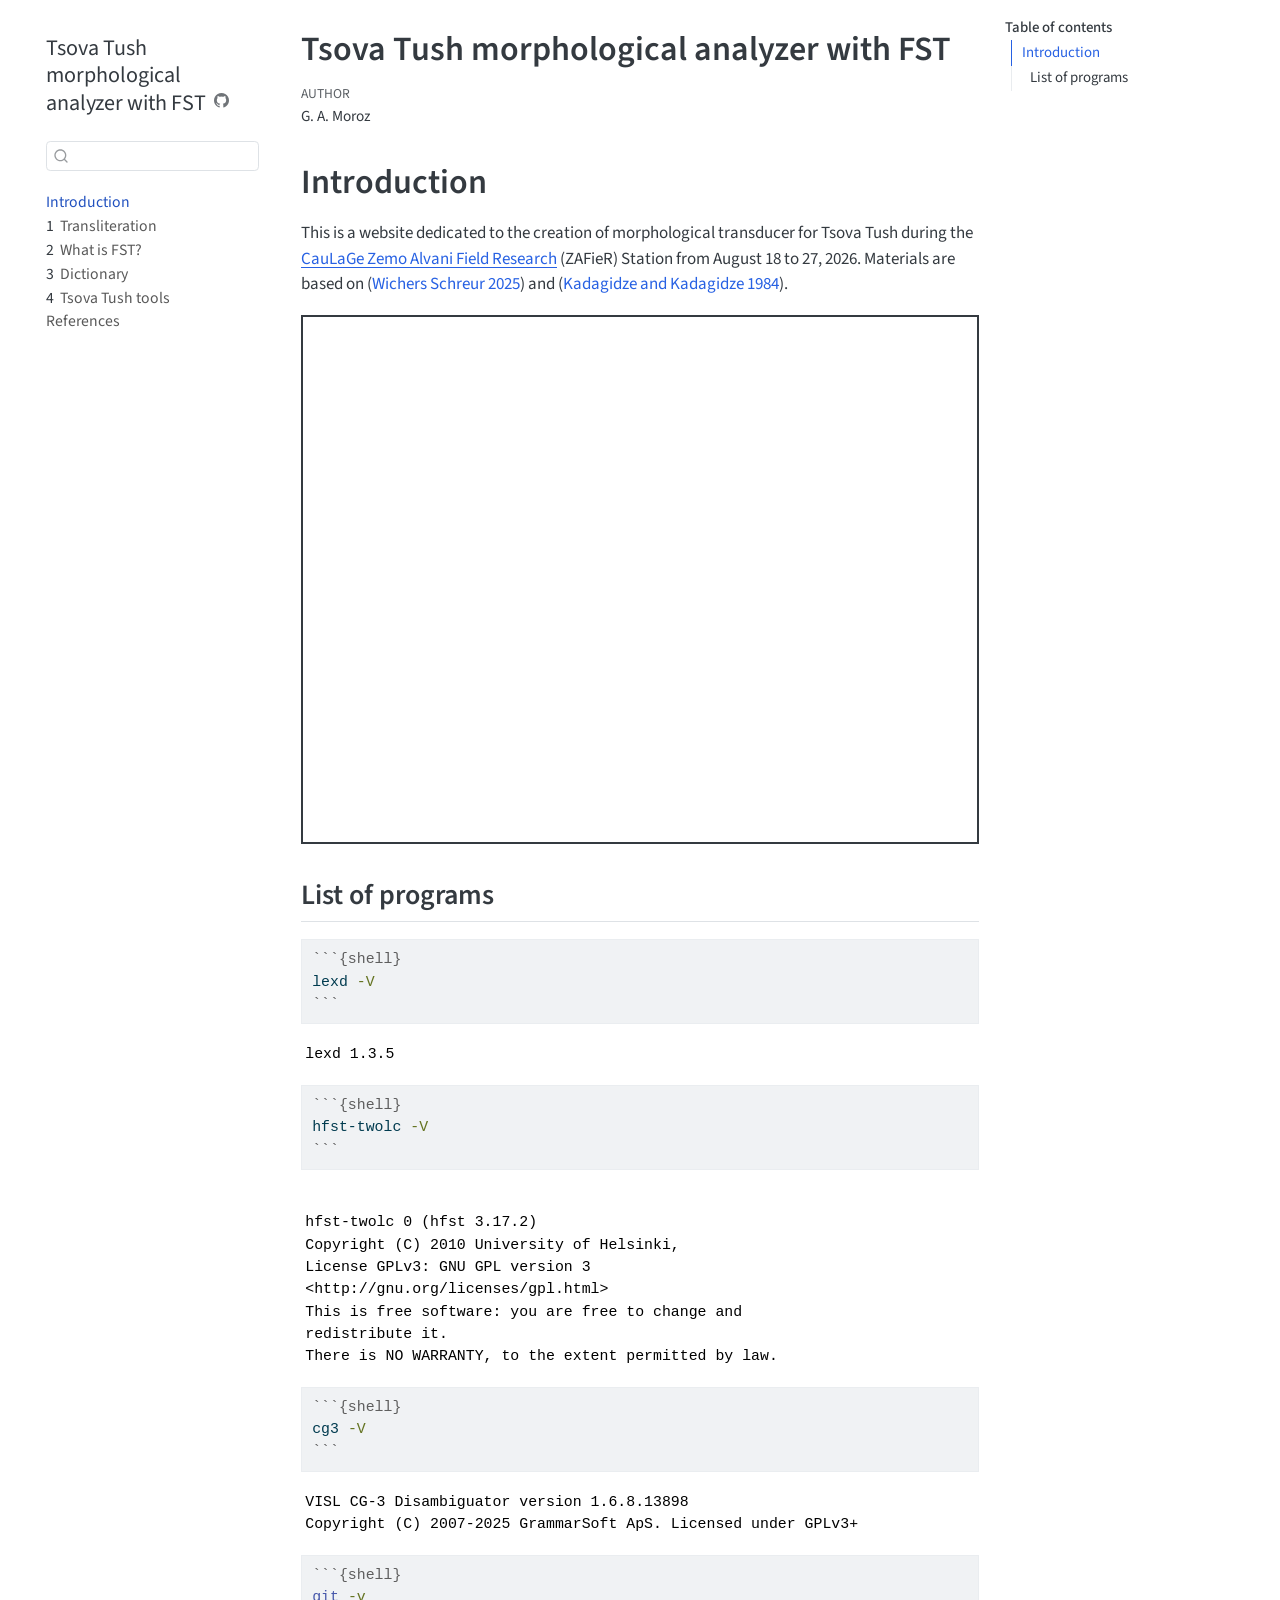
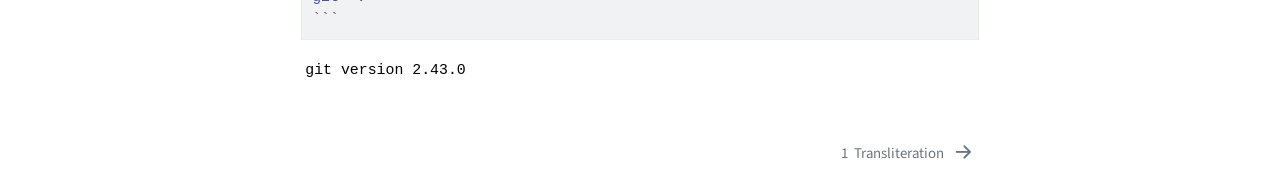
==== commit 06941c07: "update" ====
--- a/docs/index.html
+++ b/docs/index.html
@@ -194,6 +194,12 @@
 </li>
         <li class="sidebar-item">
   <div class="sidebar-item-container"> 
+  <a href="./04_tt_fst_tools.html" class="sidebar-item-text sidebar-link">
+ <span class="menu-text"><span class="chapter-number">4</span>&nbsp; <span class="chapter-title">Tsova Tush tools</span></span></a>
+  </div>
+</li>
+        <li class="sidebar-item">
+  <div class="sidebar-item-container"> 
   <a href="./references.html" class="sidebar-item-text sidebar-link">
  <span class="menu-text">References</span></a>
   </div>
@@ -255,7 +261,7 @@
 <div class="code-copy-outer-scaffold"><div class="sourceCode" id="cb1"><pre class="sourceCode markdown code-with-copy"><code class="sourceCode markdown"><span id="cb1-1"><a href="#cb1-1" aria-hidden="true" tabindex="-1"></a><span class="in">```{shell}</span></span>
 <span id="cb1-2"><a href="#cb1-2" aria-hidden="true" tabindex="-1"></a><span class="ex">lexd</span> <span class="at">-V</span></span>
 <span id="cb1-3"><a href="#cb1-3" aria-hidden="true" tabindex="-1"></a><span class="in">```</span></span></code></pre></div><button title="Copy to Clipboard" class="code-copy-button"><i class="bi"></i></button></div>
-<div id="f6b4ca47" class="cell" data-execution_count="1">
+<div id="6318f49e" class="cell" data-execution_count="1">
 <div class="cell-output cell-output-stdout">
 <pre><code>lexd 1.3.5</code></pre>
 </div>
@@ -263,7 +269,7 @@
 <div class="code-copy-outer-scaffold"><div class="sourceCode" id="cb3"><pre class="sourceCode markdown code-with-copy"><code class="sourceCode markdown"><span id="cb3-1"><a href="#cb3-1" aria-hidden="true" tabindex="-1"></a><span class="in">```{shell}</span></span>
 <span id="cb3-2"><a href="#cb3-2" aria-hidden="true" tabindex="-1"></a><span class="ex">hfst-twolc</span> <span class="at">-V</span></span>
 <span id="cb3-3"><a href="#cb3-3" aria-hidden="true" tabindex="-1"></a><span class="in">```</span></span></code></pre></div><button title="Copy to Clipboard" class="code-copy-button"><i class="bi"></i></button></div>
-<div id="df8901f1" class="cell" data-execution_count="2">
+<div id="88d4221a" class="cell" data-execution_count="2">
 <div class="cell-output cell-output-stdout">
 <pre><code>
 hfst-twolc 0 (hfst 3.17.2)
@@ -279,7 +285,7 @@
 <div class="code-copy-outer-scaffold"><div class="sourceCode" id="cb5"><pre class="sourceCode markdown code-with-copy"><code class="sourceCode markdown"><span id="cb5-1"><a href="#cb5-1" aria-hidden="true" tabindex="-1"></a><span class="in">```{shell}</span></span>
 <span id="cb5-2"><a href="#cb5-2" aria-hidden="true" tabindex="-1"></a><span class="ex">cg3</span> <span class="at">-V</span></span>
 <span id="cb5-3"><a href="#cb5-3" aria-hidden="true" tabindex="-1"></a><span class="in">```</span></span></code></pre></div><button title="Copy to Clipboard" class="code-copy-button"><i class="bi"></i></button></div>
-<div id="078fb8c2" class="cell" data-execution_count="3">
+<div id="9203e9d4" class="cell" data-execution_count="3">
 <div class="cell-output cell-output-stdout">
 <pre><code>VISL CG-3 Disambiguator version 1.6.8.13898
 Copyright (C) 2007-2025 GrammarSoft ApS. Licensed under GPLv3+</code></pre>
@@ -288,7 +294,7 @@
 <div class="code-copy-outer-scaffold"><div class="sourceCode" id="cb7"><pre class="sourceCode markdown code-with-copy"><code class="sourceCode markdown"><span id="cb7-1"><a href="#cb7-1" aria-hidden="true" tabindex="-1"></a><span class="in">```{shell}</span></span>
 <span id="cb7-2"><a href="#cb7-2" aria-hidden="true" tabindex="-1"></a><span class="fu">git</span> <span class="at">-v</span></span>
 <span id="cb7-3"><a href="#cb7-3" aria-hidden="true" tabindex="-1"></a><span class="in">```</span></span></code></pre></div><button title="Copy to Clipboard" class="code-copy-button"><i class="bi"></i></button></div>
-<div id="8b1061dd" class="cell" data-execution_count="4">
+<div id="3ef4cbe0" class="cell" data-execution_count="4">
 <div class="cell-output cell-output-stdout">
 <pre><code>git version 2.43.0</code></pre>
 </div>
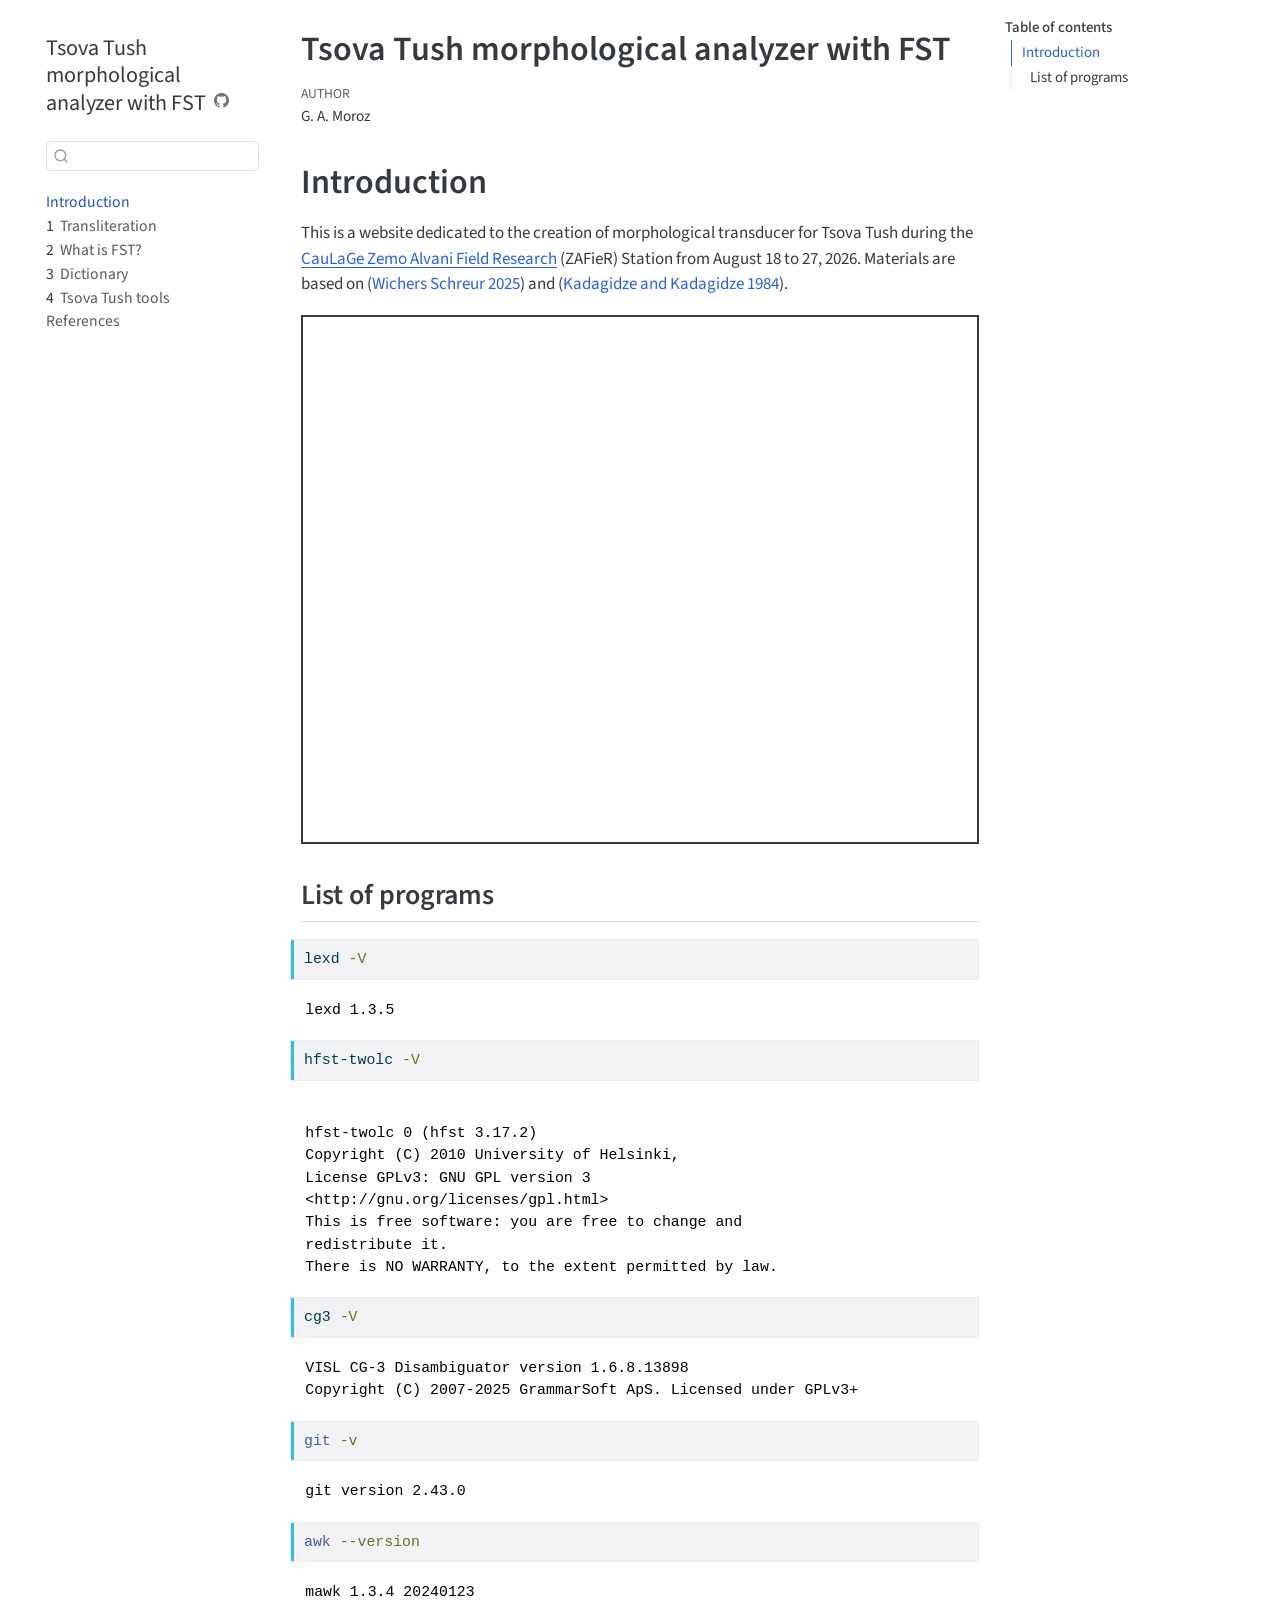
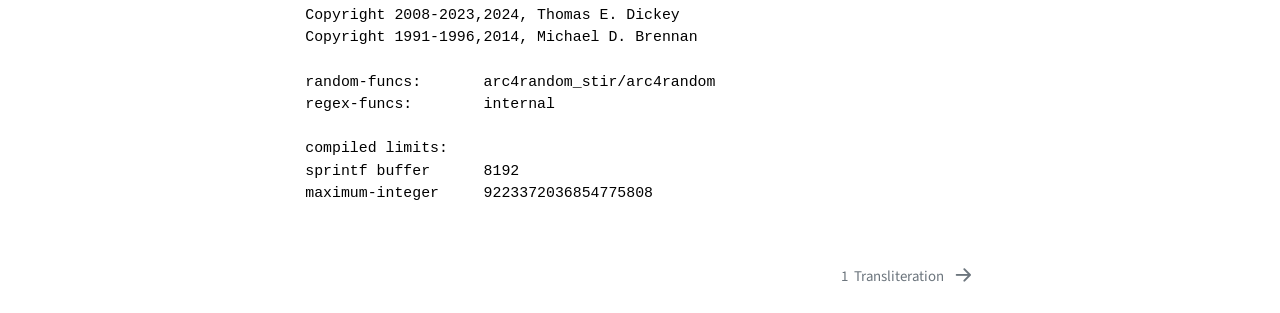
==== commit ec661009: "update" ====
--- a/docs/index.html
+++ b/docs/index.html
@@ -98,7 +98,7 @@
 <link href="site_libs/quarto-html/quarto-syntax-highlighting-dfa48a90d809c806c7ea2d5aecd9fc66.css" rel="stylesheet" id="quarto-text-highlighting-styles">
 <script src="site_libs/bootstrap/bootstrap.min.js"></script>
 <link href="site_libs/bootstrap/bootstrap-icons.css" rel="stylesheet">
-<link href="site_libs/bootstrap/bootstrap-e4126f28d09bb98c44dfaf6ac6787a95.min.css" rel="stylesheet" append-hash="true" id="quarto-bootstrap" data-mode="light">
+<link href="site_libs/bootstrap/bootstrap-907b8822694b7cf6010c697b88e1298b.min.css" rel="stylesheet" append-hash="true" id="quarto-bootstrap" data-mode="light">
 <script id="quarto-search-options" type="application/json">{
   "location": "sidebar",
   "copy-button": false,
@@ -258,18 +258,14 @@
 </div>
 <section id="list-of-programs" class="level2 unnumbered">
 <h2 class="unnumbered anchored" data-anchor-id="list-of-programs">List of programs</h2>
-<div class="code-copy-outer-scaffold"><div class="sourceCode" id="cb1"><pre class="sourceCode markdown code-with-copy"><code class="sourceCode markdown"><span id="cb1-1"><a href="#cb1-1" aria-hidden="true" tabindex="-1"></a><span class="in">```{shell}</span></span>
-<span id="cb1-2"><a href="#cb1-2" aria-hidden="true" tabindex="-1"></a><span class="ex">lexd</span> <span class="at">-V</span></span>
-<span id="cb1-3"><a href="#cb1-3" aria-hidden="true" tabindex="-1"></a><span class="in">```</span></span></code></pre></div><button title="Copy to Clipboard" class="code-copy-button"><i class="bi"></i></button></div>
-<div id="6318f49e" class="cell" data-execution_count="1">
+<div class="code-copy-outer-scaffold"><div class="sourceCode" id="cb1"><pre class="sourceCode bash code-with-copy"><code class="sourceCode bash"><span id="cb1-1"><a href="#cb1-1" aria-hidden="true" tabindex="-1"></a><span class="ex">lexd</span> <span class="at">-V</span></span></code></pre></div><button title="Copy to Clipboard" class="code-copy-button"><i class="bi"></i></button></div>
+<div id="1b31026b" class="cell" data-execution_count="1">
 <div class="cell-output cell-output-stdout">
 <pre><code>lexd 1.3.5</code></pre>
 </div>
 </div>
-<div class="code-copy-outer-scaffold"><div class="sourceCode" id="cb3"><pre class="sourceCode markdown code-with-copy"><code class="sourceCode markdown"><span id="cb3-1"><a href="#cb3-1" aria-hidden="true" tabindex="-1"></a><span class="in">```{shell}</span></span>
-<span id="cb3-2"><a href="#cb3-2" aria-hidden="true" tabindex="-1"></a><span class="ex">hfst-twolc</span> <span class="at">-V</span></span>
-<span id="cb3-3"><a href="#cb3-3" aria-hidden="true" tabindex="-1"></a><span class="in">```</span></span></code></pre></div><button title="Copy to Clipboard" class="code-copy-button"><i class="bi"></i></button></div>
-<div id="88d4221a" class="cell" data-execution_count="2">
+<div class="code-copy-outer-scaffold"><div class="sourceCode" id="cb3"><pre class="sourceCode bash code-with-copy"><code class="sourceCode bash"><span id="cb3-1"><a href="#cb3-1" aria-hidden="true" tabindex="-1"></a><span class="ex">hfst-twolc</span> <span class="at">-V</span></span></code></pre></div><button title="Copy to Clipboard" class="code-copy-button"><i class="bi"></i></button></div>
+<div id="77c81ef4" class="cell" data-execution_count="2">
 <div class="cell-output cell-output-stdout">
 <pre><code>
 hfst-twolc 0 (hfst 3.17.2)
@@ -282,21 +278,32 @@
 </code></pre>
 </div>
 </div>
-<div class="code-copy-outer-scaffold"><div class="sourceCode" id="cb5"><pre class="sourceCode markdown code-with-copy"><code class="sourceCode markdown"><span id="cb5-1"><a href="#cb5-1" aria-hidden="true" tabindex="-1"></a><span class="in">```{shell}</span></span>
-<span id="cb5-2"><a href="#cb5-2" aria-hidden="true" tabindex="-1"></a><span class="ex">cg3</span> <span class="at">-V</span></span>
-<span id="cb5-3"><a href="#cb5-3" aria-hidden="true" tabindex="-1"></a><span class="in">```</span></span></code></pre></div><button title="Copy to Clipboard" class="code-copy-button"><i class="bi"></i></button></div>
-<div id="9203e9d4" class="cell" data-execution_count="3">
+<div class="code-copy-outer-scaffold"><div class="sourceCode" id="cb5"><pre class="sourceCode bash code-with-copy"><code class="sourceCode bash"><span id="cb5-1"><a href="#cb5-1" aria-hidden="true" tabindex="-1"></a><span class="ex">cg3</span> <span class="at">-V</span></span></code></pre></div><button title="Copy to Clipboard" class="code-copy-button"><i class="bi"></i></button></div>
+<div id="50d0979b" class="cell" data-execution_count="3">
 <div class="cell-output cell-output-stdout">
 <pre><code>VISL CG-3 Disambiguator version 1.6.8.13898
 Copyright (C) 2007-2025 GrammarSoft ApS. Licensed under GPLv3+</code></pre>
 </div>
 </div>
-<div class="code-copy-outer-scaffold"><div class="sourceCode" id="cb7"><pre class="sourceCode markdown code-with-copy"><code class="sourceCode markdown"><span id="cb7-1"><a href="#cb7-1" aria-hidden="true" tabindex="-1"></a><span class="in">```{shell}</span></span>
-<span id="cb7-2"><a href="#cb7-2" aria-hidden="true" tabindex="-1"></a><span class="fu">git</span> <span class="at">-v</span></span>
-<span id="cb7-3"><a href="#cb7-3" aria-hidden="true" tabindex="-1"></a><span class="in">```</span></span></code></pre></div><button title="Copy to Clipboard" class="code-copy-button"><i class="bi"></i></button></div>
-<div id="3ef4cbe0" class="cell" data-execution_count="4">
+<div class="code-copy-outer-scaffold"><div class="sourceCode" id="cb7"><pre class="sourceCode bash code-with-copy"><code class="sourceCode bash"><span id="cb7-1"><a href="#cb7-1" aria-hidden="true" tabindex="-1"></a><span class="fu">git</span> <span class="at">-v</span></span></code></pre></div><button title="Copy to Clipboard" class="code-copy-button"><i class="bi"></i></button></div>
+<div id="3d5d0c9e" class="cell" data-execution_count="4">
 <div class="cell-output cell-output-stdout">
 <pre><code>git version 2.43.0</code></pre>
+</div>
+</div>
+<div class="code-copy-outer-scaffold"><div class="sourceCode" id="cb9"><pre class="sourceCode bash code-with-copy"><code class="sourceCode bash"><span id="cb9-1"><a href="#cb9-1" aria-hidden="true" tabindex="-1"></a><span class="fu">awk</span> <span class="at">--version</span></span></code></pre></div><button title="Copy to Clipboard" class="code-copy-button"><i class="bi"></i></button></div>
+<div id="49dcd5a2" class="cell" data-execution_count="5">
+<div class="cell-output cell-output-stdout">
+<pre><code>mawk 1.3.4 20240123
+Copyright 2008-2023,2024, Thomas E. Dickey
+Copyright 1991-1996,2014, Michael D. Brennan
+
+random-funcs:       arc4random_stir/arc4random
+regex-funcs:        internal
+
+compiled limits:
+sprintf buffer      8192
+maximum-integer     9223372036854775808</code></pre>
 </div>
 </div>
 
